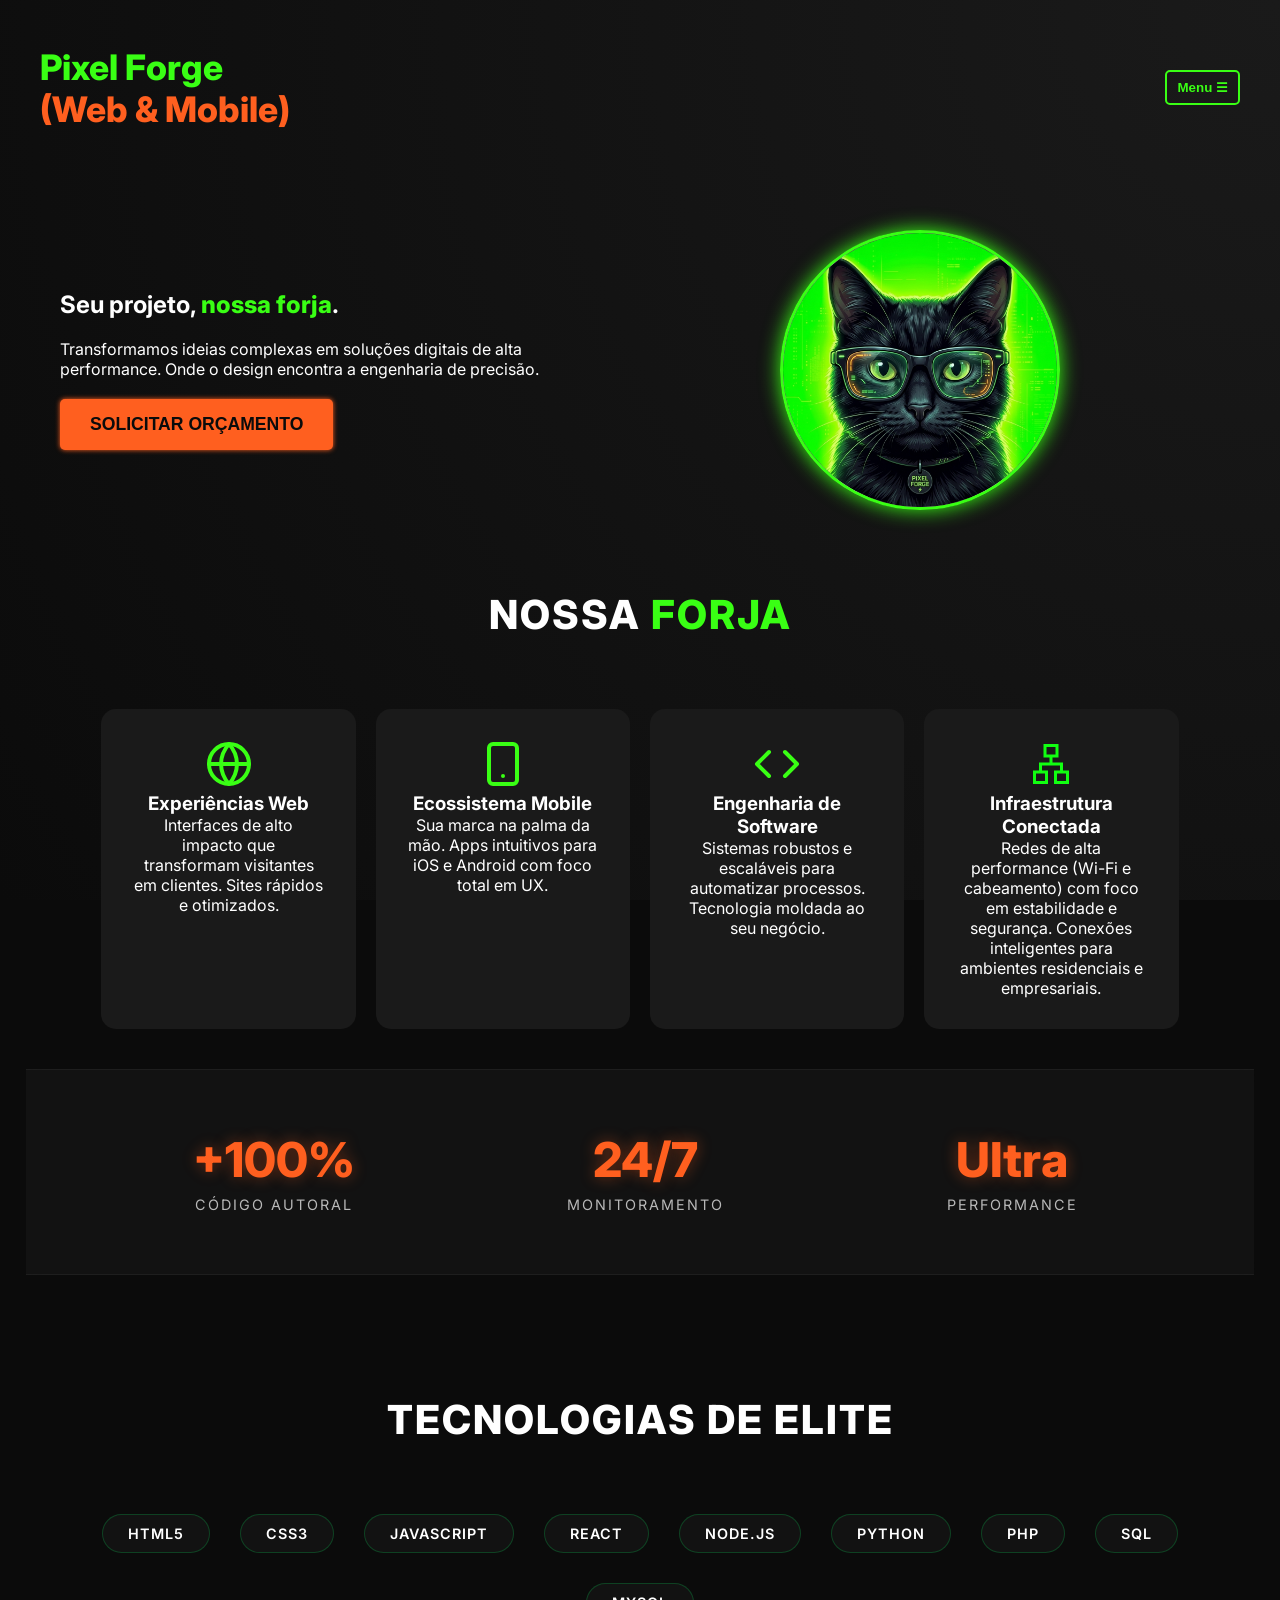
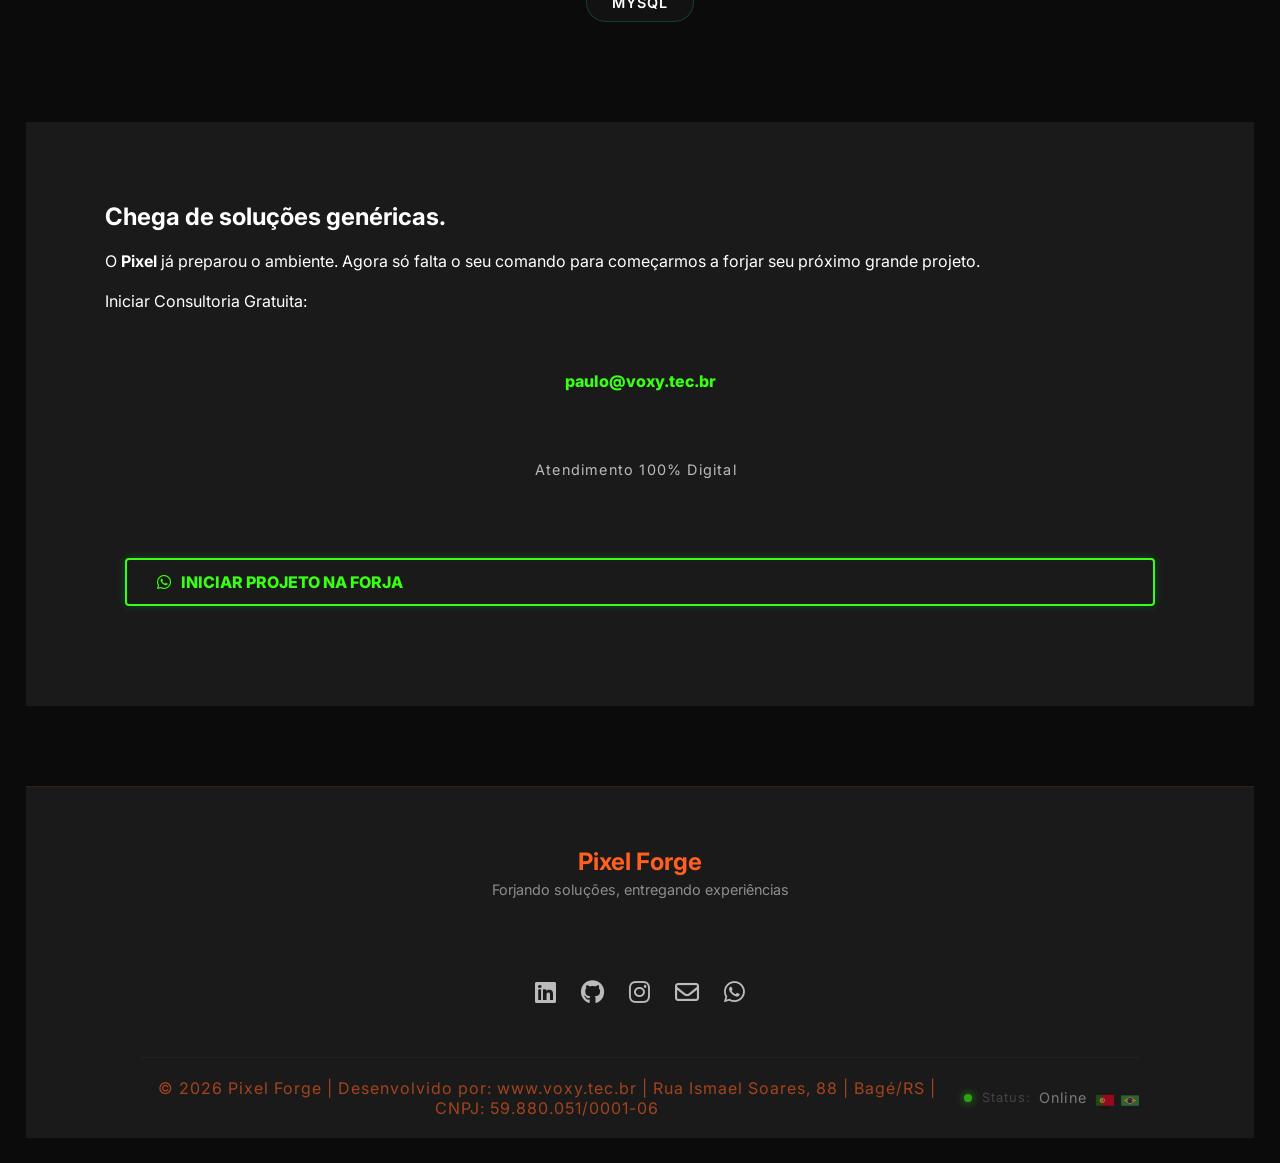
==== index.html @ 5585d30c "adicionamos ícones e ajustamos os arquivos html e css." ====
<!DOCTYPE html>
<html lang="pt-br">
<head>
    <meta charset="UTF-8">
    <meta http-equiv="X-UA-Compatible" content="IE=edge">
    <meta name="viewport" content="width=device-width, initial-scale=1.0">
    <title>Pixel Forge | voxy.tec.br</title>    
    <meta name="description" content="Transformamos ideias complexas em soluções digitais de alta performance. Web, Mobile e Engenharia de Software.">

    <meta property="og:type" content="website">
    <meta property="og:url" content="https://mac-toni.github.io/pixel-forge-site/">
    <meta property="og:title" content="Pixel Forge | voxy.tec.br">
    <meta property="og:description" content="Transformamos ideias complexas em soluções digitais de alta performance.">
    <meta property="og:image" content="https://mac-toni.github.io/pixel-forge-site/assets/images/readme2.png">
    <meta property="og:image:width" content="1205">
    <meta property="og:image:height" content="603">
    <meta property="og:locale" content="pt_BR">

    <meta name="twitter:card" content="summary_large_image">
    <meta name="twitter:url" content="https://mac-toni.github.io/pixel-forge-site/">
    <meta name="twitter:title" content="Pixel Forge | voxy.tec.br">
    <meta name="twitter:description" content="Desenvolvimento Web e Mobile de alta performance.">
    <meta name="twitter:image" content="https://mac-toni.github.io/pixel-forge-site/assets/images/readme2.png">

    <link rel="stylesheet" href="css/style.css">
    <link rel="stylesheet" href="https://cdnjs.cloudflare.com/ajax/libs/font-awesome/6.0.0/css/all.min.css">
    <link rel="icon" type="image/png" href="assets/images/favicon2.png">
    
    <link rel="preconnect" href="https://fonts.googleapis.com">
    <link rel="preconnect" href="https://fonts.gstatic.com" crossorigin>
    <link href="https://fonts.googleapis.com/css2?family=Inter:wght@400;700;800&display=swap" rel="stylesheet">
</head>
<body>
    <header>
<nav class="container">
    <div class="logo-text">
        <a href="index.html" style="text-decoration: none;">
            <span class="pixel-highlight"> Pixel Forge</span><br>
            <span class="pixel-highlight-laranja"> (Web & Mobile)</span>
        </a>
    </div>
<div class="menu-dropdown">
    <button class="menu-btn">Menu ☰</button>
    <ul class="nav-links">
        <li><a href="index.html">Home</a></li>
        <li><a href="sobre.html">Sobre</a></li>
        <li><a href="servicos.html">Serviços</a></li>
        <li><a href="contato.html">Contato</a></li>
        <li><a href="trabalheconosco.html" >Trabalhe Conosco</a></li>
    </ul>
</div>
</nav>
</header>

    <main>
        <section id="hero" class="container">
            <div class="hero-content">
                <h1>Seu projeto, <span class="pixel-highlight">nossa forja</span>.</h1>
                <br>
                <p>Transformamos ideias complexas em soluções digitais de alta performance. Onde o design encontra a engenharia de precisão.</p>
                <br>
                <button class="forge-button" onclick="window.open('https://wa.me/5553999045223', '_blank')">Solicitar Orçamento</button>
            </div>
            <div class="hero-image-container">
                <img src="assets/images/pixel-mascote.jpg" alt="Pixel, o gato geek da Pixel Forge" class="mascote-pixel" loading="eager">
            </div>
        </section>

        <section id="servicos" class="container">
            <h2 class="section-title">Nossa <span class="pixel-highlight">Forja</span></h2>            <div class="services-grid">
                <div class="service-card">
                    <img src="assets/icons/web-icon.svg" alt="Ícone Desenvolvimento Web" class="service-icon" loading="lazy">
                    <h3>Experiências Web</h3>
                    <p>Interfaces de alto impacto que transformam visitantes em clientes. Sites rápidos e otimizados.</p>
                </div>

                <div class="service-card">
                    <img src="assets/icons/mobile-icon.svg" alt="Ícone Aplicativos Mobile" class="service-icon" loading="lazy">
                    <h3>Ecossistema Mobile</h3>
                    <p>Sua marca na palma da mão. Apps intuitivos para iOS e Android com foco total em UX.</p>
                </div>

                <div class="service-card">
                    <img src="assets/icons/forge-icon.svg" alt="Ícone Engenharia de Software" class="service-icon" loading="lazy">
                    <h3>Engenharia de Software</h3>
                    <p>Sistemas robustos e escaláveis para automatizar processos. Tecnologia moldada ao seu negócio.</p>
                </div>
                                <div class="service-card">
                    <img src="assets/icons/lan.svg" alt="Infraestrutura de Redes" class="service-icon" loading="lazy">
                    <h3>Infraestrutura Conectada</h3>
                    <p>Redes de alta performance (Wi-Fi e cabeamento) com foco em estabilidade e segurança. Conexões inteligentes para ambientes residenciais e empresariais.</p>
                </div>

            </div>        
        </section>
    </main>

    <section class="stats-bar">
        <div class="container stats-container">
            <div class="stat-item">
                <span class="stat-number">+100%</span>
                <span class="stat-label">Código Autoral</span>
            </div>
            <div class="stat-item">
                <span class="stat-number">24/7</span>
                <span class="stat-label">Monitoramento</span>
            </div>
            <div class="stat-item">
                <span class="stat-number">Ultra</span>
                <span class="stat-label">Performance</span>
            </div>
        </div>
    </section>

    <section id="techstack" class="container">
        <h2 class="section-title">Tecnologias de <span class="highlight-green">Elite</span></h2>
        <div class="tech-grid">
            <span class="tech-chip">HTML5</span>
            <span class="tech-chip">CSS3</span>
            <span class="tech-chip">JavaScript</span>
            <span class="tech-chip">React</span>
            <span class="tech-chip">Node.js</span>
            <span class="tech-chip">Python</span>
            <span class="tech-chip">PHP</span>
            <span class="tech-chip">SQL</span>
            <span class="tech-chip">MySQL</span>

        </div>
    </section>
    <section id="contato" class="contact-section">
        <div class="container">
            <div class="contact-card">
                <h2>Chega de soluções genéricas.</h2>
                <br>
                <p>O <strong>Pixel</strong> já preparou o ambiente. Agora só falta o seu comando para começarmos a forjar seu próximo grande projeto.</p>
                <br>
                <a> Iniciar Consultoria Gratuita: </a>
            </div>
            <br>
           <div class="contact-info">
                <span class="pixel-highlight">paulo@voxy.tec.br</span><br>
                <br>
    
            <span class="status-text">Atendimento 100% Digital</span><br>
            <br>
            <a href="https://wa.me/5553999045223" target="_blank" class="whatsapp-btn">
            <i class="fab fa-whatsapp"></i> Iniciar Projeto na Forja</a>
            </div>
        </div>
    </section>

<footer class="main-footer">
    <div class="footer-content container">
        
        <div class="footer-brand">
            <p class="footer-logo">
                <span class="pixel-highlight-laranja">Pixel</span><span class="pixel-highlight-laranja"> Forge</span>
            </p>
            <p class="footer-tagline">Forjando soluções, entregando experiências</p>
        </div>

       <div class="trabalhe-ia">
    <a href="https://www.linkedin.com/in/paulo-desenvolvedor/" target="_blank">
        <i class="fab fa-linkedin"></i>
    </a>

    <a href="https://github.com/Mac-Toni" target="_blank">
        <i class="fab fa-github"></i>
    </a>

    <a href="https://www.instagram.com/pixelforge.ti/" target="_blank">
        <i class="fab fa-instagram"></i>
    </a>

    <a href="mailto:paulo@voxy.tec.br">
        <i class="far fa-envelope"></i>
    </a>

    <a href="https://wa.me/5553999045223" target="_blank">
        <i class="fab fa-whatsapp"></i>
    </a>
</div>

        <div class="footer-bottom">
            <div class="footer-info">
                <p>&copy; 2026 Pixel Forge | Desenvolvido por: www.voxy.tec.br | Rua Ismael Soares, 88 | Bagé/RS | CNPJ: 59.880.051/0001-06</p>
                           </div>
            <div class="system-status">
                <span class="status-dot"></span> Status: <span class="status-text">Online</span>
            </div>
            <div class="bandeira">
                <img src="assets/icons/portugal.ico" width="20" height="20" alt="bandeiras">
                <img src="assets/icons/do-brasil.ico" width="20" height="20" alt="bandeiras">
            </div>

        </div>
    </div>
</footer>
</body>
</html>
---- css/style.css ----
@import url('variables.css');
@import url('reset.css');
@import url('layout.css');
@import url('components.css');
@import url('about.css');
@import url('servicos.css');
@import url('contato.css');
@import url('trabalheconosco.css');

/* Estilos globais finais */
body {
  background-color: var(--preto-profundo);
  color: var(--text-white);
  font-family: var(--font-main);
  padding: 2%;
}
/* --- CONFIGURAÇÕES DO FOOTER --- */
.main-footer {
    background-color: var(--cinza-escuro);
    border-top: 1px solid rgba(255, 102, 0, 0.1); /* Brilho sutil laranja */
    padding: 60px 0 20px;
    margin-top: 80px;
    color: var(--text-white);
}

.footer-content {
    display: flex;
    flex-direction: column;
    align-items: center;
    gap: 30px;
}

.footer-logo {
    font-size: 1.5rem;
    font-weight: bold;
    margin-bottom: 5px;
}

.pixel-highlight-laranja {
    color: var(--laranja-neon); /* Ou #ff6600 */
}

/* Ícones Sociais */
.trabalhe-ia {
    display: flex;
    gap: 25px;
}

.trabalhe-ia a {
    color: var(--text-white);
    font-size: 1.5rem;
    transition: 0.3s ease;
    opacity: 0.7;
}

.trabalhe-ia a:hover {
    color: var(--laranja-neon);
    opacity: 1;
    transform: translateY(-3px);
}

/* Barra de Status e Copyright */
.footer-bottom {
    width: 100%;
    max-width: 1000px;
    border-top: 1px solid rgba(255, 255, 255, 0.05);
    padding-top: 20px;
    display: flex;
    justify-content: space-between;
    align-items: center;
    font-size: 0.8rem;
    opacity: 0.6;
}

.footer-info{
    width: 100%;
    max-width: 1000px;
    padding-top: 0px;
    display: flex;
    justify-content: space-between;
    align-items: center;
    font-size:1.0rem;
    opacity: 1.5;
    color: var(--laranja-neon);
}

/* Bolinha de Status Animada */
.status-dot {
    height: 8px;
    width: 8px;
    background-color: #39ff14; /* Verde Neon */
    border-radius: 50%;
    display: inline-block;
    margin-right: 2px;
    margin-left: 10px;
    box-shadow: 0 0 8px #39ff14;
    animation: pulse-green 2s infinite;
}

.bandeira {
  display: flex; /* Adicione isso! */
  position: relative; /* Pode manter se for usar top/left/z-index depois */
  justify-content: center; /* Centraliza o grupo */
  gap: 5px; 
  margin-top: 8px;
}

@keyframes pulse-green {
    0% { transform: scale(0.95); box-shadow: 0 0 0 0 rgba(57, 255, 20, 0.7); }
    70% { transform: scale(1); box-shadow: 0 0 0 10px rgba(57, 255, 20, 0); }
    100% { transform: scale(0.95); box-shadow: 0 0 0 0 rgba(57, 255, 20, 0); }
}

/* Responsivo */
@media (max-width: 768px) {
    .footer-bottom {
        flex-direction: column;
        gap: 15px;
        text-align: center;
    }
}
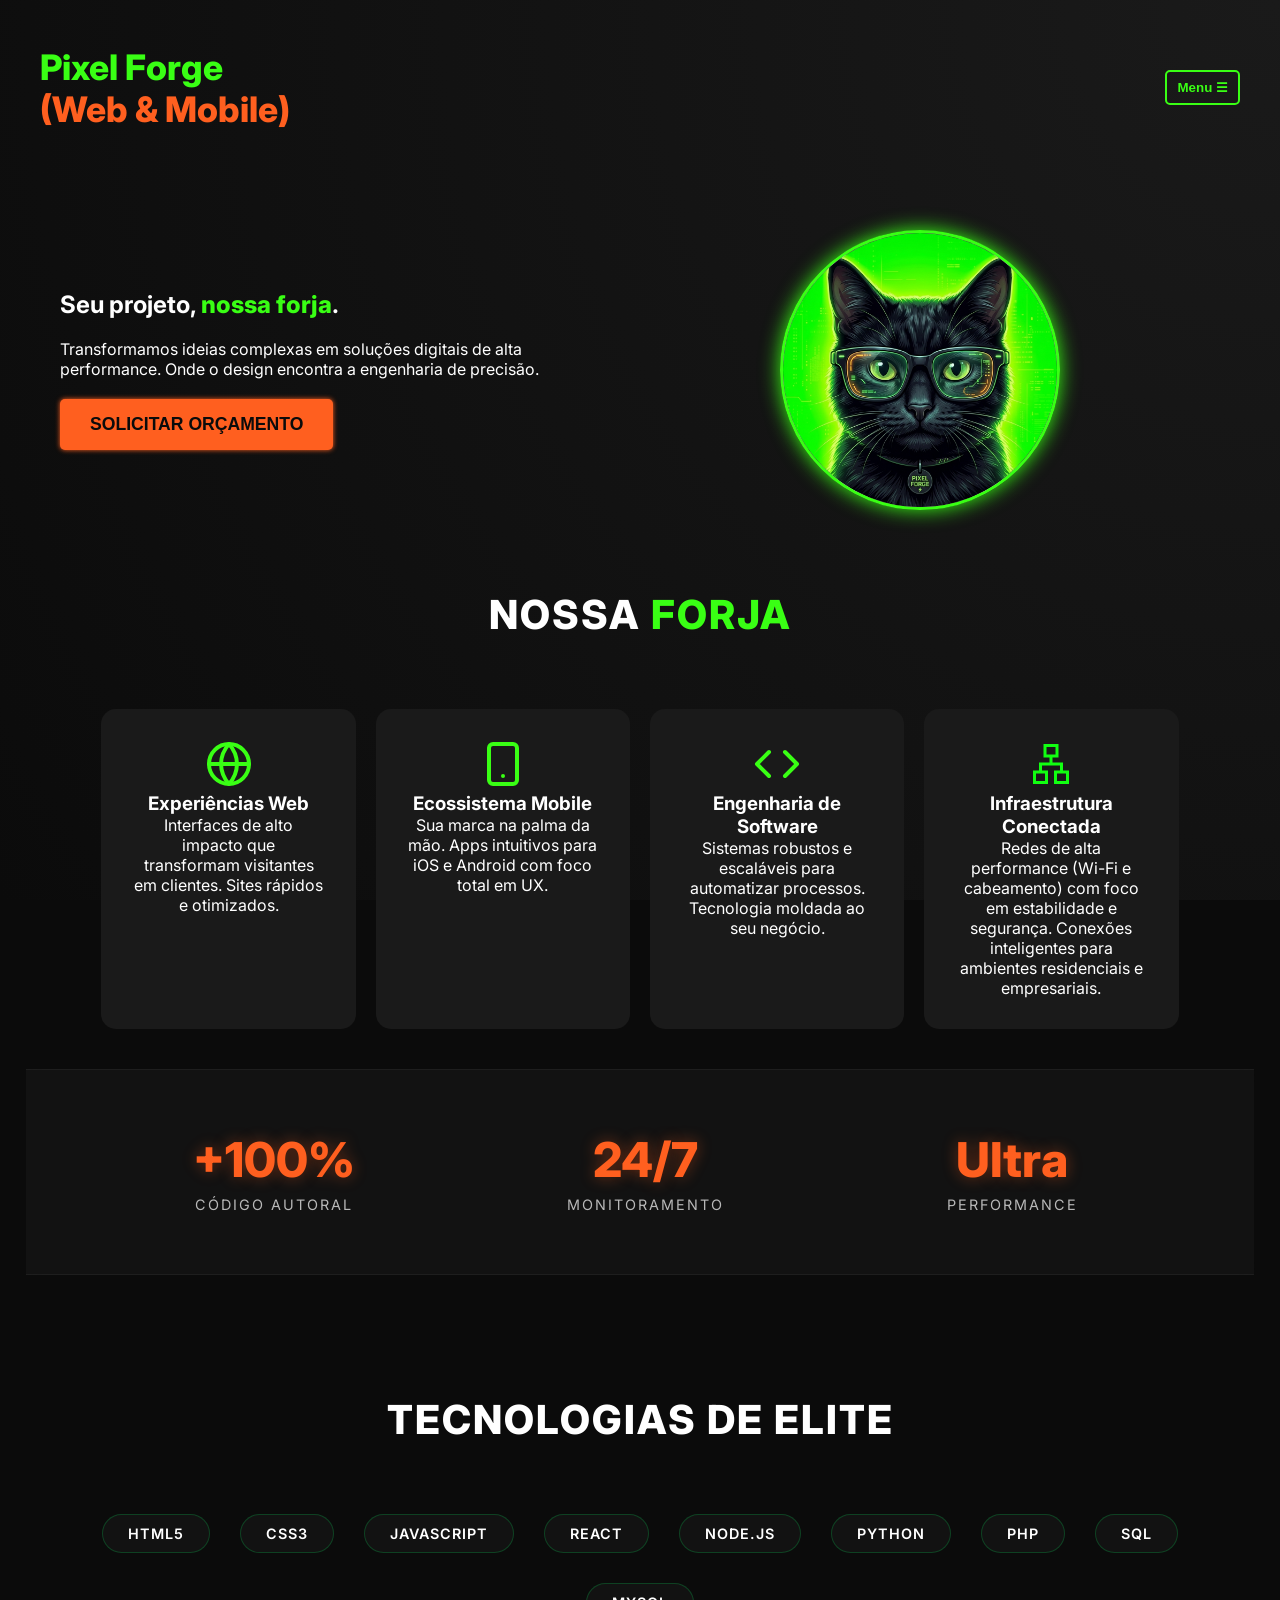
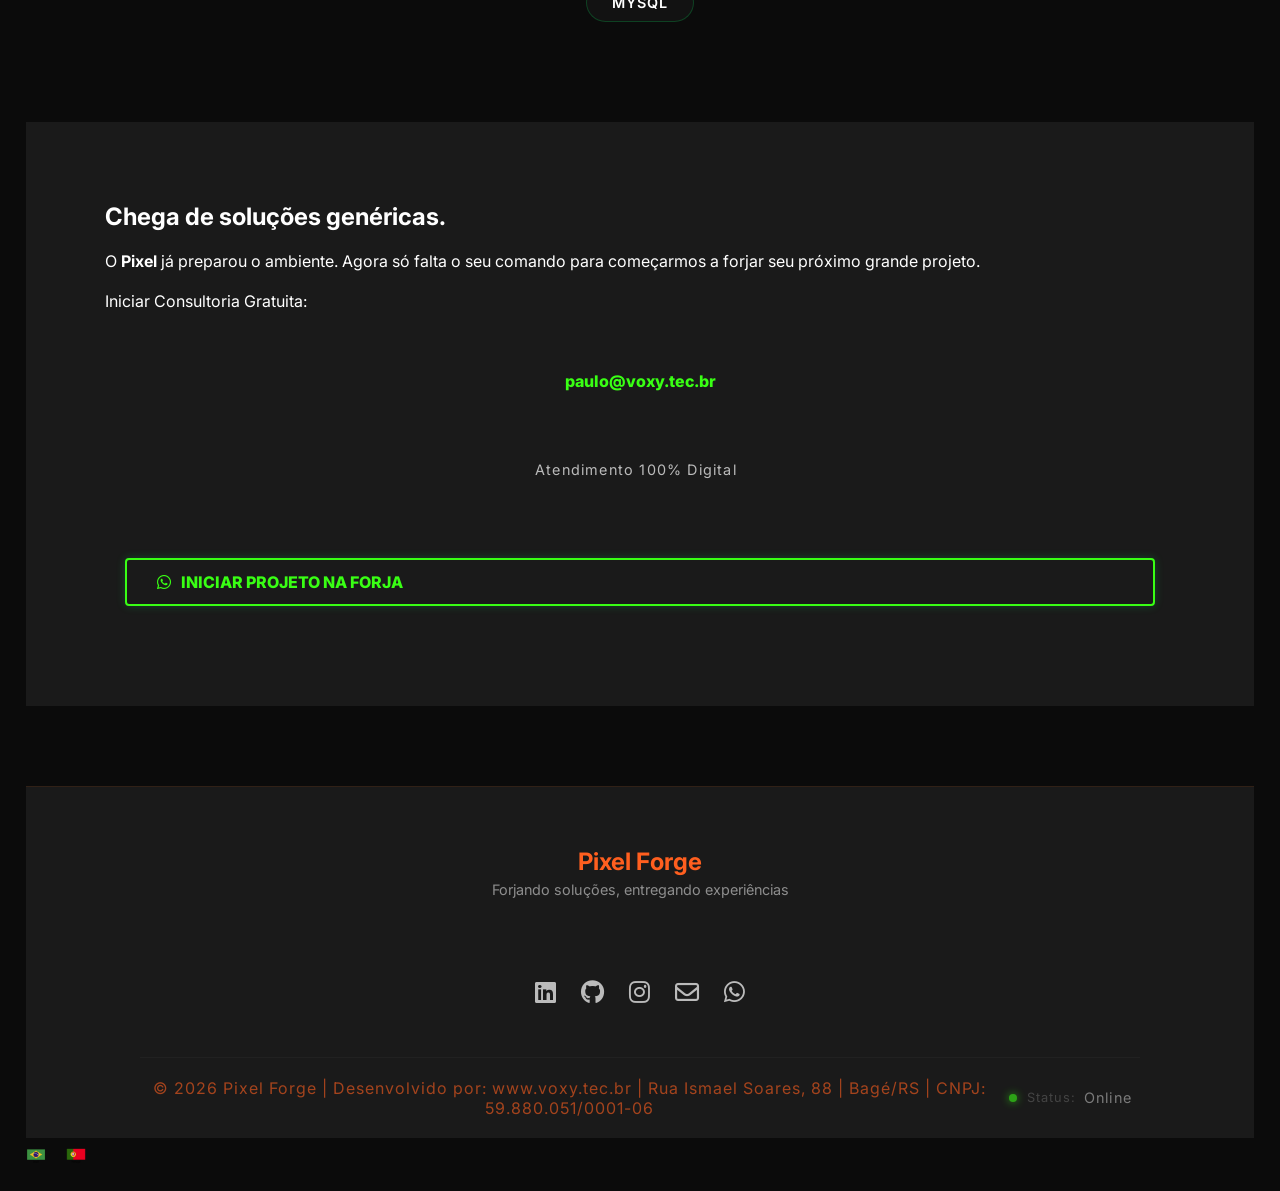
==== commit 6f3bc0b8: "ajuste no css (style e trabalheconosco e nos htmls" ====
--- a/index.html
+++ b/index.html
@@ -188,13 +188,12 @@
             <div class="system-status">
                 <span class="status-dot"></span> Status: <span class="status-text">Online</span>
             </div>
-            <div class="bandeira">
-                <img src="assets/icons/portugal.ico" width="20" height="20" alt="bandeiras">
-                <img src="assets/icons/do-brasil.ico" width="20" height="20" alt="bandeiras">
-            </div>
-
         </div>
     </div>
 </footer>
+    <div class="bandeira">
+        <img src="assets/icons/do-brasil.ico" style="display: inline-block; width: 20px; height: 20px;" alt="Brasil">
+        <img src="assets/icons/portugal.ico" style="display: inline-block; width: 20px; height: 20px;" alt="Portugal">
+    </div>
 </body>
 </html>
--- a/css/style.css
+++ b/css/style.css
@@ -98,11 +98,18 @@
 }
 
 .bandeira {
-  display: flex; /* Adicione isso! */
-  position: relative; /* Pode manter se for usar top/left/z-index depois */
-  justify-content: center; /* Centraliza o grupo */
-  gap: 5px; 
-  margin-top: 8px;
+    display: flex !important;
+    flex-direction: row !important; /* ISSO garante que é linha, não coluna */
+    justify-content: space-between; /* O seu original que você gosta */
+    gap: 5px;
+    margin-top: 8px;
+    width: 60px; /* Coloque a largura exata de 3 bandeiras (20+20+20) */
+}
+
+.bandeira img {
+    width: 20px !important;
+    height: 20px !important;
+    display: block; 
 }
 
 @keyframes pulse-green {
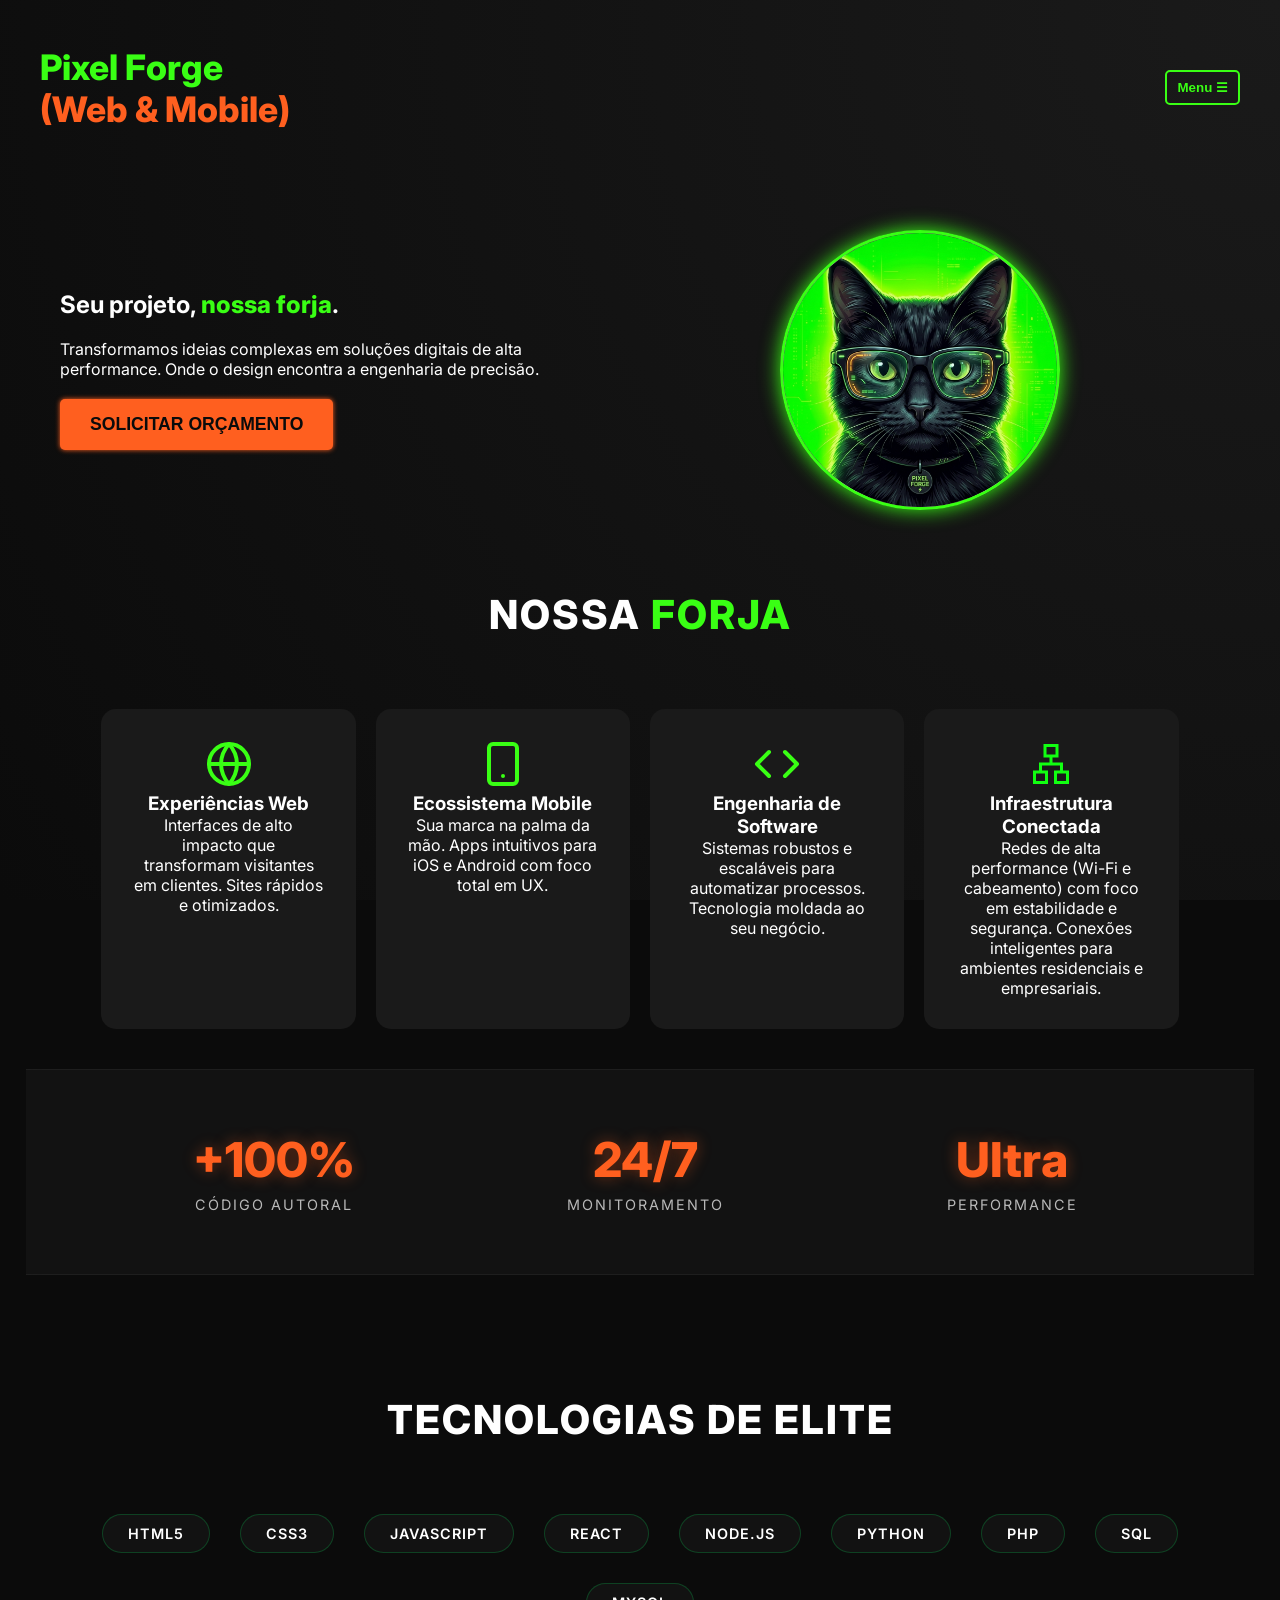
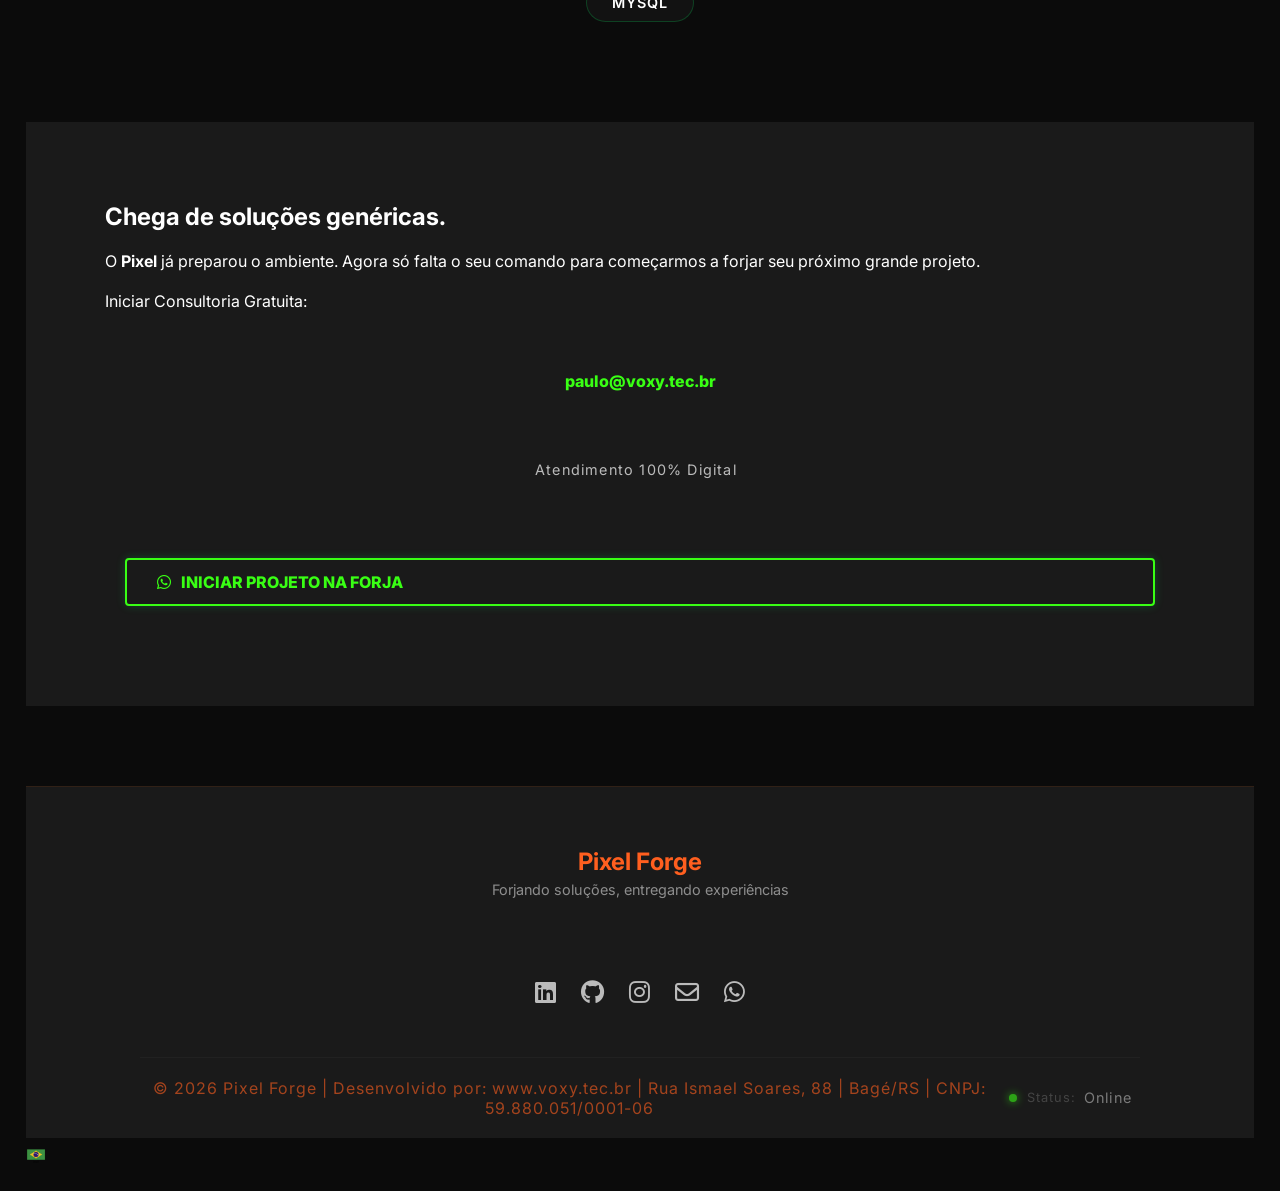
==== commit bbf95c9e: "XZ" ====
--- a/index.html
+++ b/index.html
@@ -193,7 +193,29 @@
 </footer>
     <div class="bandeira">
         <img src="assets/icons/do-brasil.ico" style="display: inline-block; width: 20px; height: 20px;" alt="Brasil">
-        <img src="assets/icons/portugal.ico" style="display: inline-block; width: 20px; height: 20px;" alt="Portugal">
     </div>
-</body>
+<button onclick="voltarAoTopo()" id="btnTop" title="Voltar ao topo" aria-label="Voltar ao topo">
+        <i class="fas fa-chevron-up"></i> </button>
+        <script>
+        const btn = document.getElementById("btnTop");
+
+        // Monitora a rolagem da página
+        window.onscroll = function() {
+            // Se rolar mais de 300px, adiciona a classe que mostra o botão
+            if (document.body.scrollTop > 300 || document.documentElement.scrollTop > 300) {
+                btn.classList.add("visivel");
+            } else {
+                btn.classList.remove("visivel");
+            }
+        };
+
+        // Função para voltar ao topo
+        function voltarAoTopo() {
+            window.scrollTo({
+                top: 0,
+                behavior: 'smooth'
+            });
+        }
+    </script>
+    </body>
 </html>
--- a/css/style.css
+++ b/css/style.css
@@ -101,15 +101,68 @@
     display: flex !important;
     flex-direction: row !important; /* ISSO garante que é linha, não coluna */
     justify-content: space-between; /* O seu original que você gosta */
-    gap: 5px;
+    gap: 3px;
     margin-top: 8px;
-    width: 60px; /* Coloque a largura exata de 3 bandeiras (20+20+20) */
+    width: 40px; /* Coloque a largura exata de 2 bandeiras (20+20) */
 }
 
 .bandeira img {
     width: 20px !important;
     height: 20px !important;
     display: block; 
+}
+
+/* 1. O Botão flutuante */
+#btnTop {
+    /* Posicionamento fixo no "canto do relógio" */
+    position: fixed;
+    bottom: 30px;
+    right: 30px;
+    z-index: 999;
+
+    /* Tamanho e Formato */
+    width: 50px;
+    height: 50px;
+    border-radius: 50%; /* Redondo para parecer um elemento de UI moderno */
+    
+    /* Cores da Pixel Forge */
+    background-color: #000; /* Fundo preto metálico */
+    color: #FF8C00; /* Laranja (cor do rosto do gato Pixel) */
+    border: 2px solid #39FF14; /* Borda Verde Neon */
+    
+    /* Interação e Cursor */
+    cursor: pointer;
+    font-size: 20px;
+    display: flex;
+    align-items: center;
+    justify-content: center;
+    
+    /* Sombra Neon (Glow) */
+    box-shadow: 0 0 15px rgba(57, 255, 20, 0.4);
+    
+    /* Escondido por padrão para o efeito de surgimento */
+    opacity: 0;
+    visibility: hidden;
+    transition: all 0.4s ease-in-out;
+}
+
+/* 2. Efeito ao passar o mouse (Hover) */
+#btnTop:hover {
+    background-color: #39FF14; /* Inverte: fundo fica verde neon */
+    color: #000; /* Ícone fica preto */
+    transform: translateY(-5px) scale(1.1); /* Pula e cresce levemente */
+    box-shadow: 0 0 25px rgba(57, 255, 20, 0.7); /* Aumenta o brilho */
+}
+
+/* 3. Classe que o JavaScript vai ativar ao rolar a página */
+#btnTop.visivel {
+    opacity: 1;
+    visibility: visible;
+}
+
+/* 4. Ajuste para o ícone (Font Awesome) */
+#btnTop i {
+    transition: transform 0.3s ease;
 }
 
 @keyframes pulse-green {
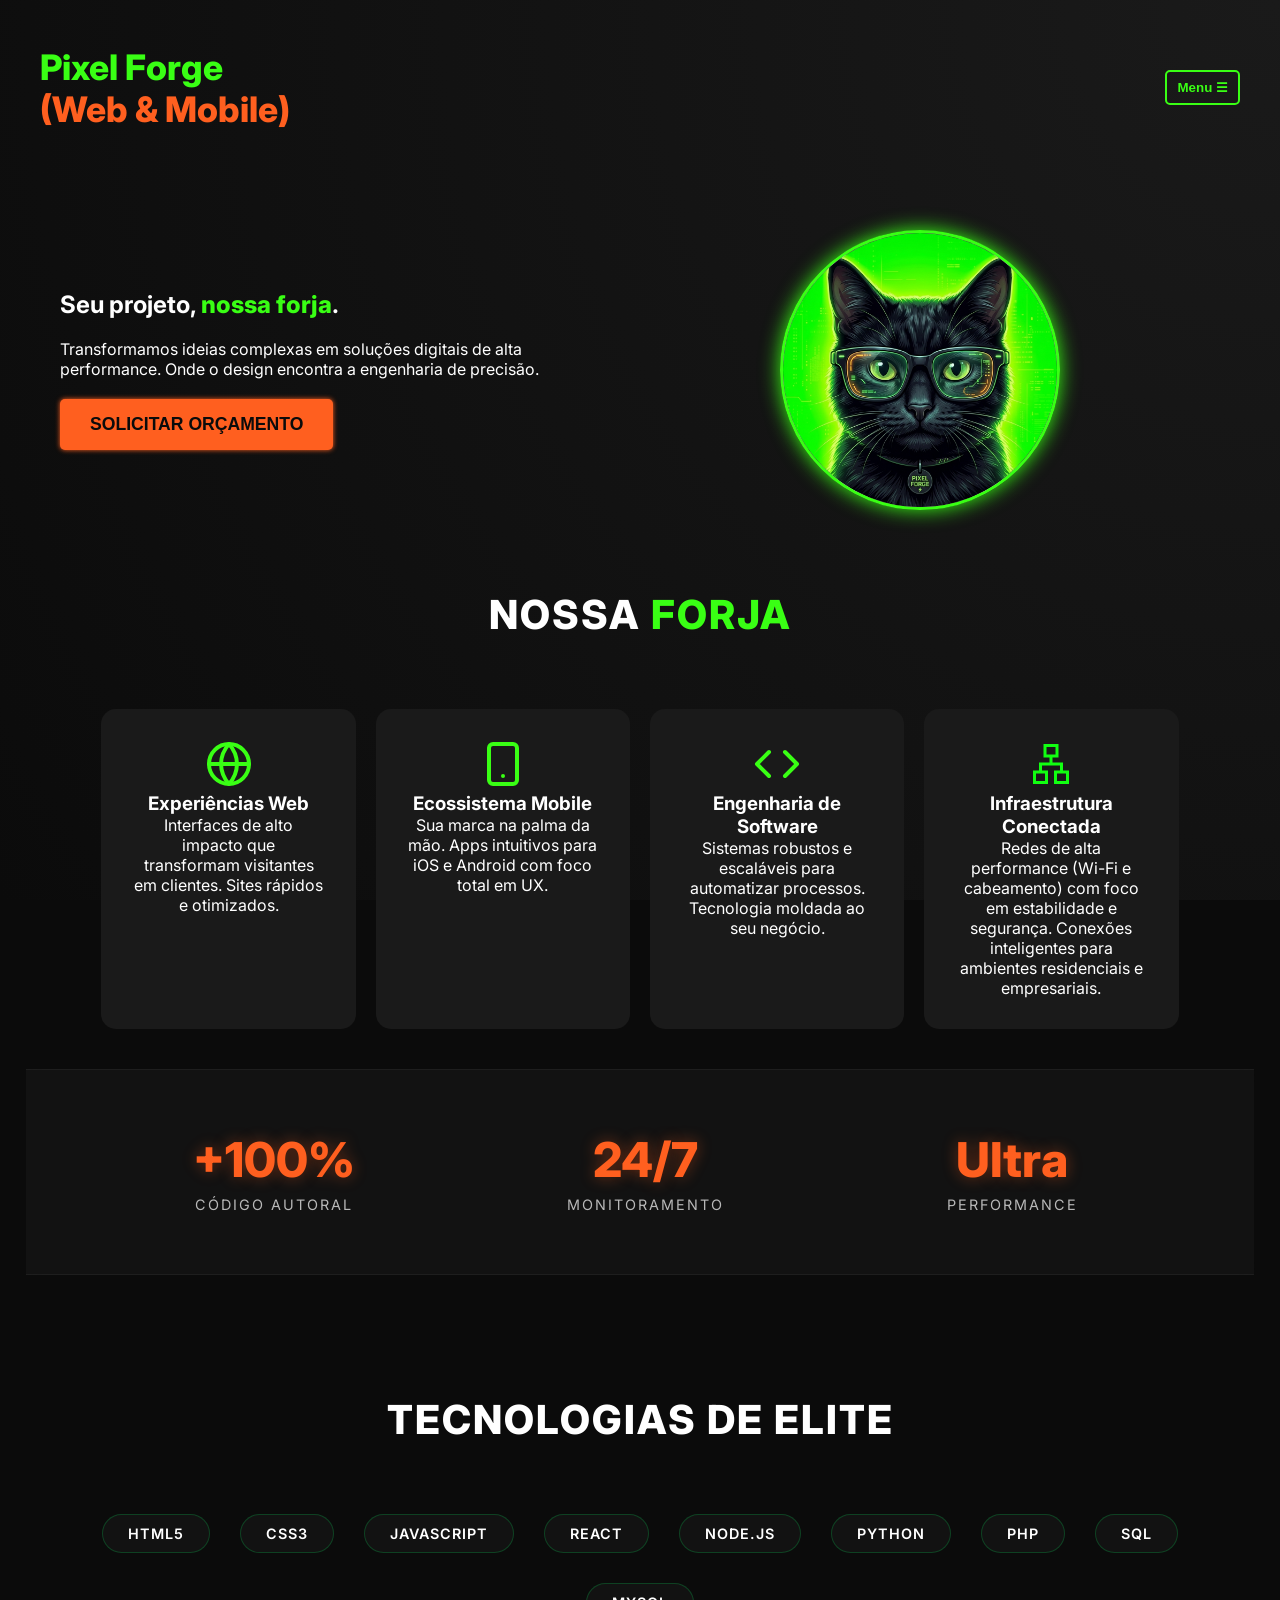
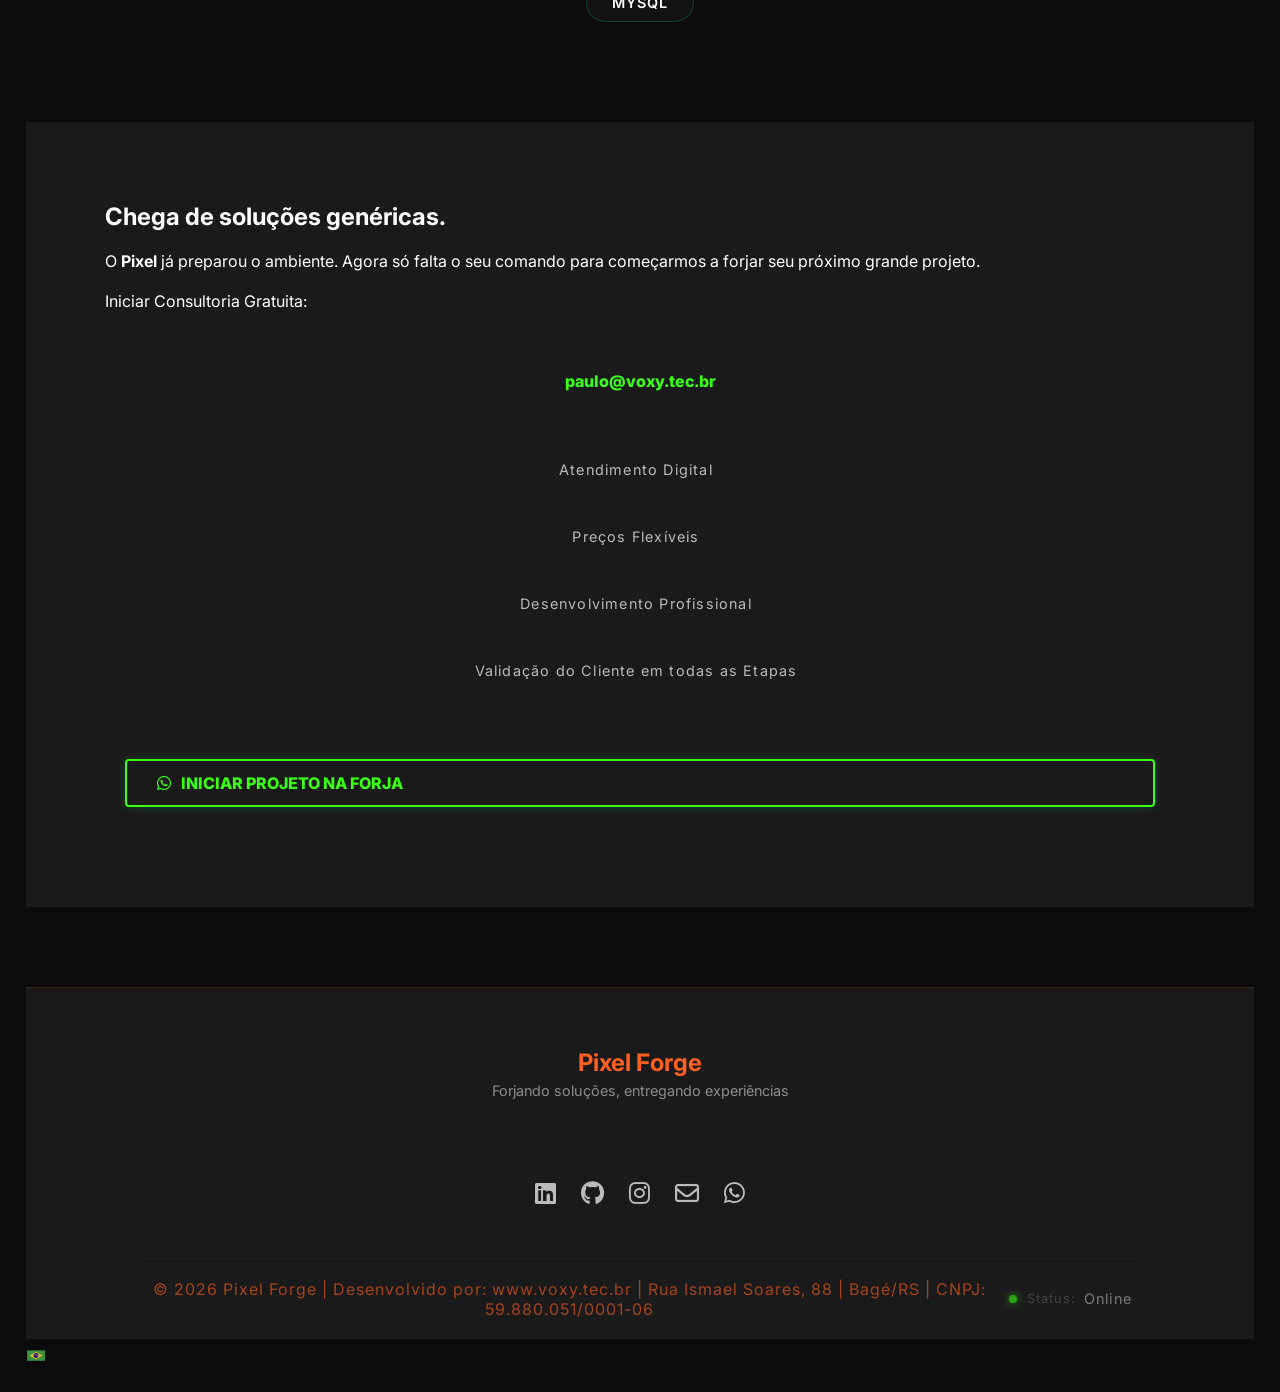
==== commit c3d8b939: "bloqueio para seleção de texto das páginas." ====
--- a/index.html
+++ b/index.html
@@ -141,7 +141,10 @@
                 <span class="pixel-highlight">paulo@voxy.tec.br</span><br>
                 <br>
     
-            <span class="status-text">Atendimento 100% Digital</span><br>
+            <span class="status-text">Atendimento Digital</span><br>
+            <span class="status-text">Preços Flexíveis</span><br>
+            <span class="status-text">Desenvolvimento Profissional</span><br>
+            <span class="status-text">Validação do Cliente em todas as Etapas</span><br>
             <br>
             <a href="https://wa.me/5553999045223" target="_blank" class="whatsapp-btn">
             <i class="fab fa-whatsapp"></i> Iniciar Projeto na Forja</a>
--- a/css/style.css
+++ b/css/style.css
@@ -14,6 +14,15 @@
   font-family: var(--font-main);
   padding: 2%;
 }
+
+/* Impede a seleção de texto em todo o site */
+body {
+    -webkit-user-select: none; /* Safari */
+    -moz-user-select: none;    /* Firefox */
+    -ms-user-select: none;     /* IE10+/Edge */
+    user-select: none;         /* Padrão (Chrome, Opera, etc.) */
+}
+
 /* --- CONFIGURAÇÕES DO FOOTER --- */
 .main-footer {
     background-color: var(--cinza-escuro);
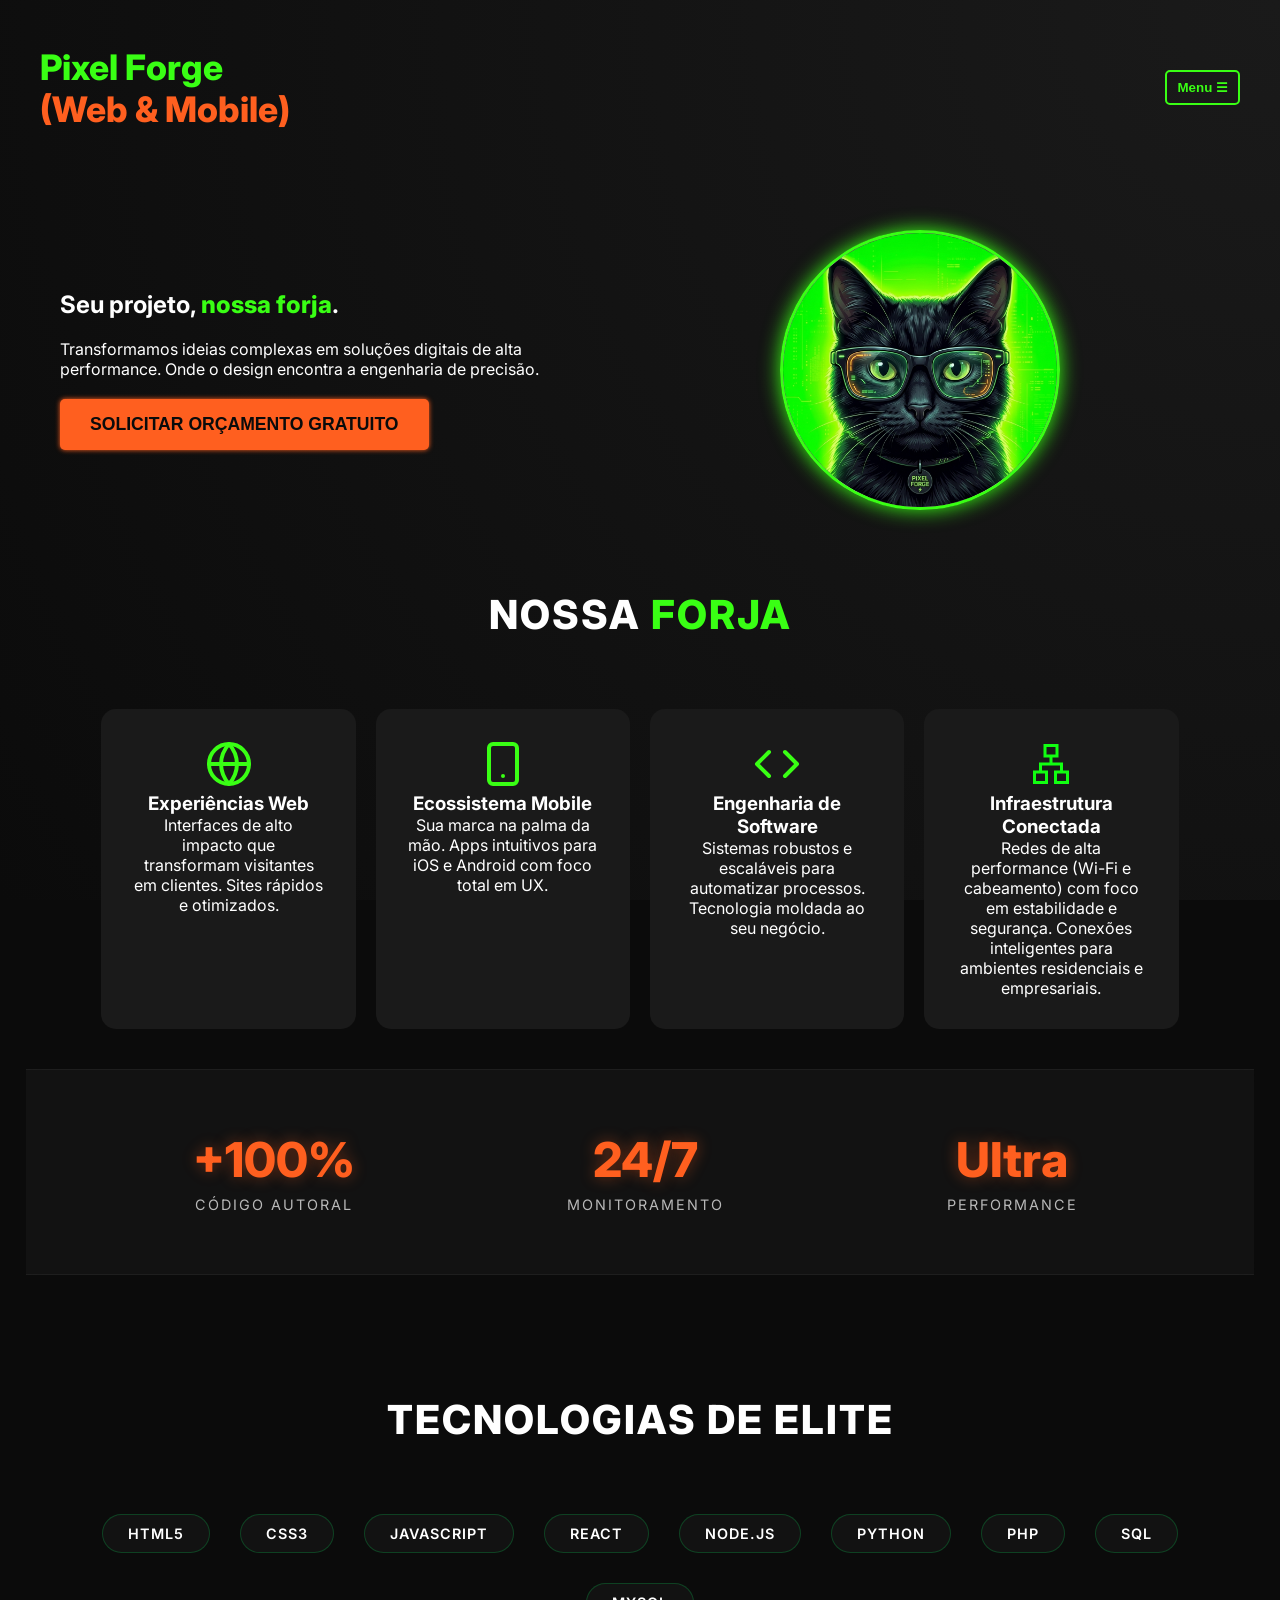
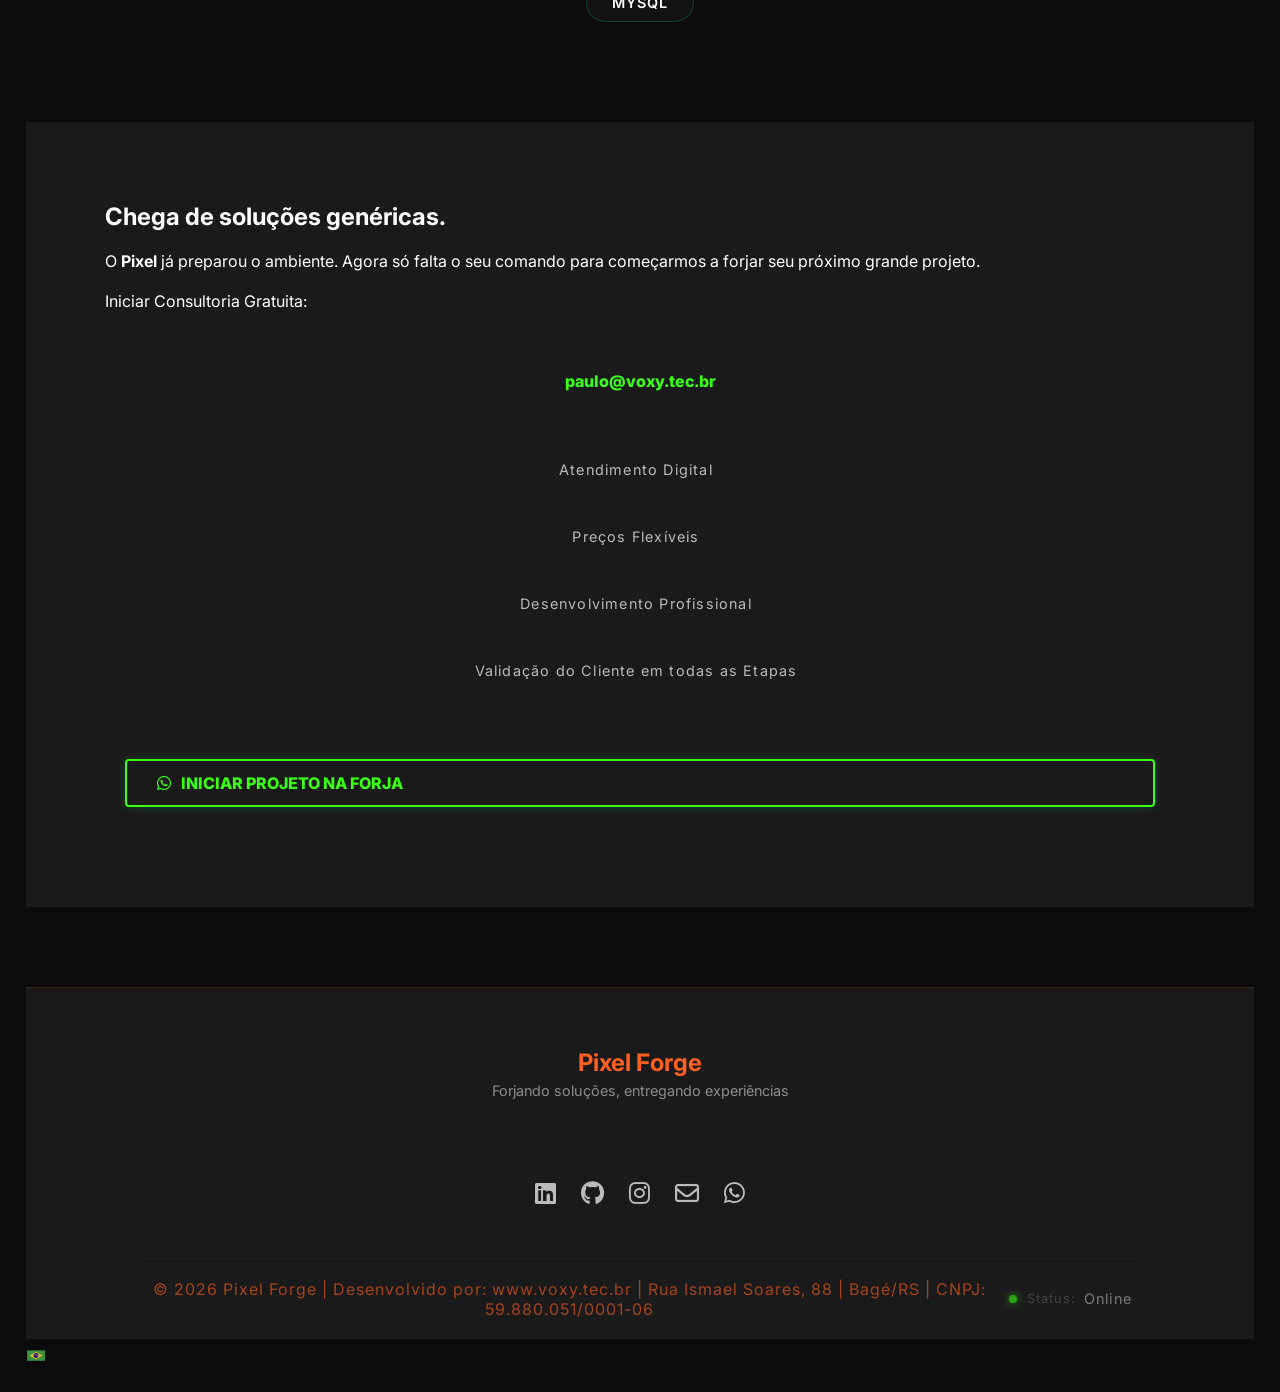
==== commit b1afb86b: "conserto nas paginas que enviam formulários para melhorar a usabilidade e navegação." ====
--- a/index.html
+++ b/index.html
@@ -59,7 +59,7 @@
                 <br>
                 <p>Transformamos ideias complexas em soluções digitais de alta performance. Onde o design encontra a engenharia de precisão.</p>
                 <br>
-                <button class="forge-button" onclick="window.open('https://wa.me/5553999045223', '_blank')">Solicitar Orçamento</button>
+                <button class="forge-button" onclick="window.open('https://wa.me/5553999045223', '_blank')">Solicitar Orçamento Gratuito</button>
             </div>
             <div class="hero-image-container">
                 <img src="assets/images/pixel-mascote.jpg" alt="Pixel, o gato geek da Pixel Forge" class="mascote-pixel" loading="eager">
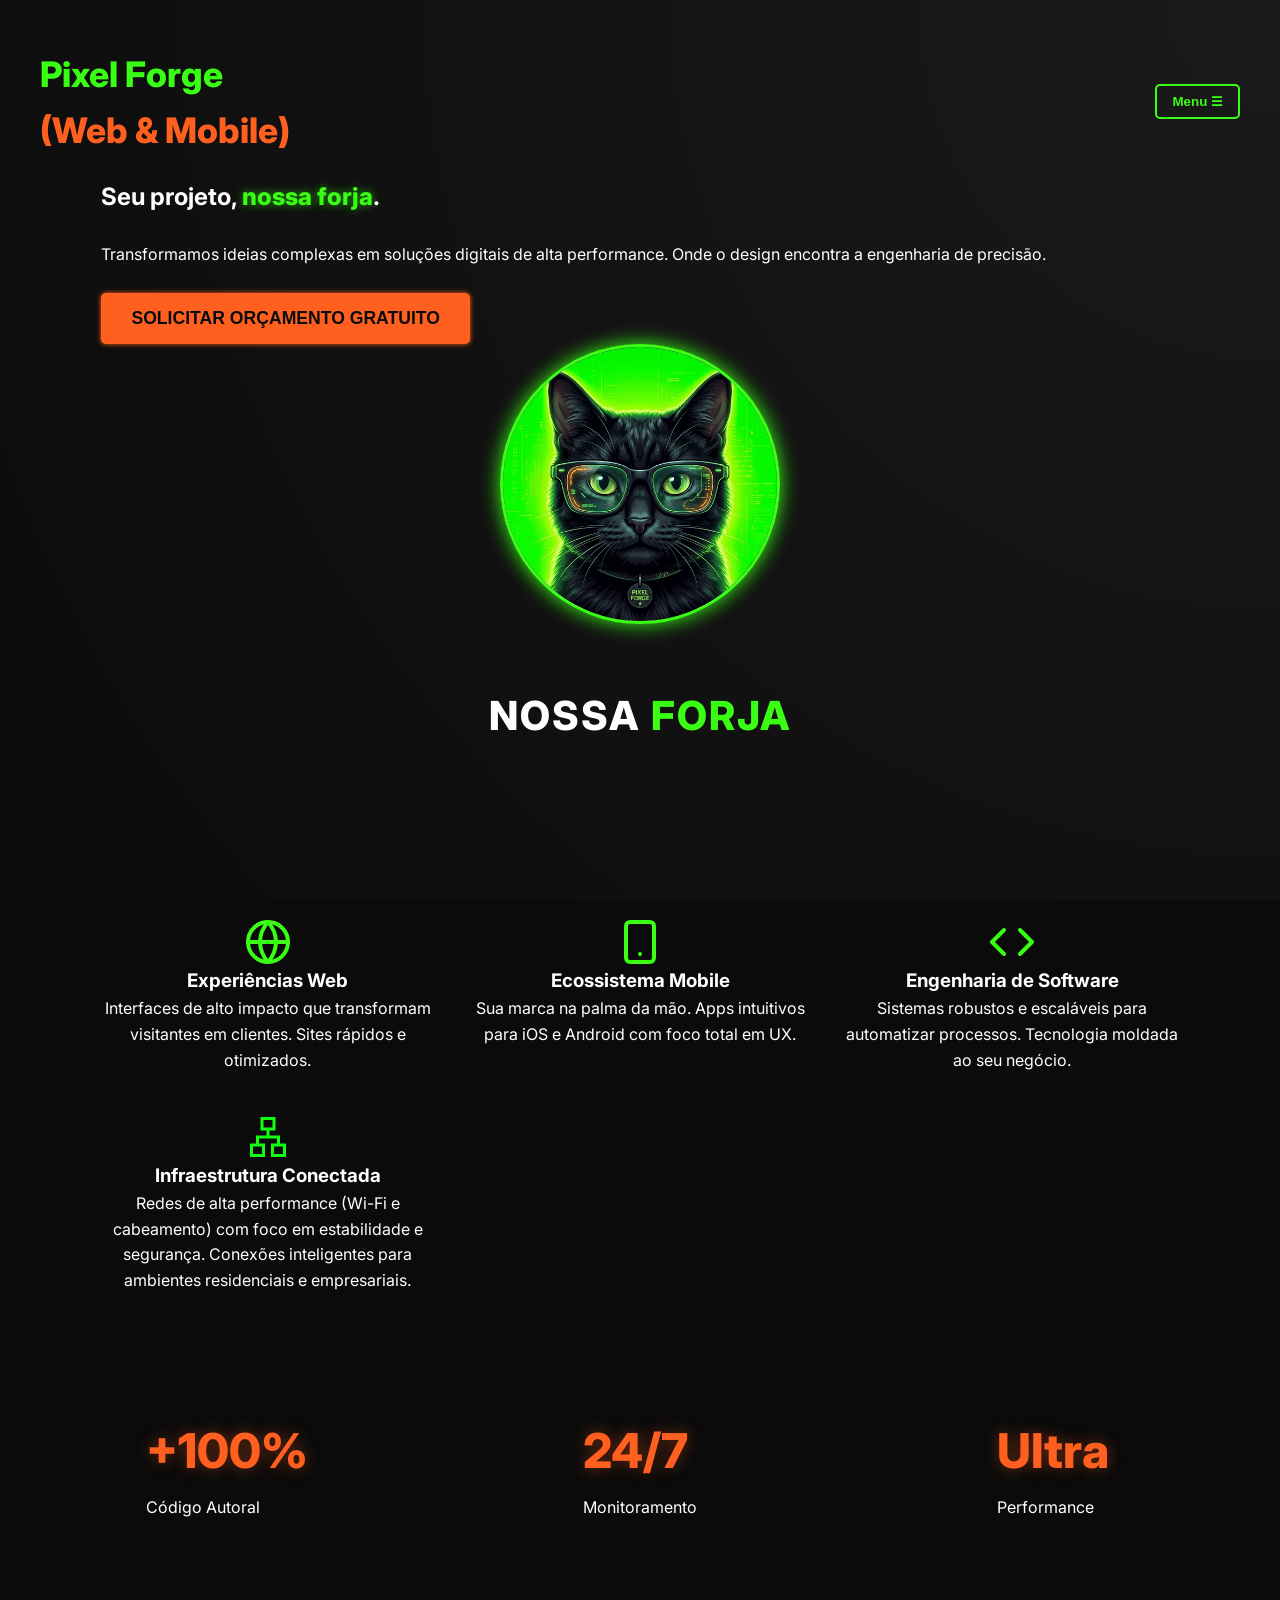
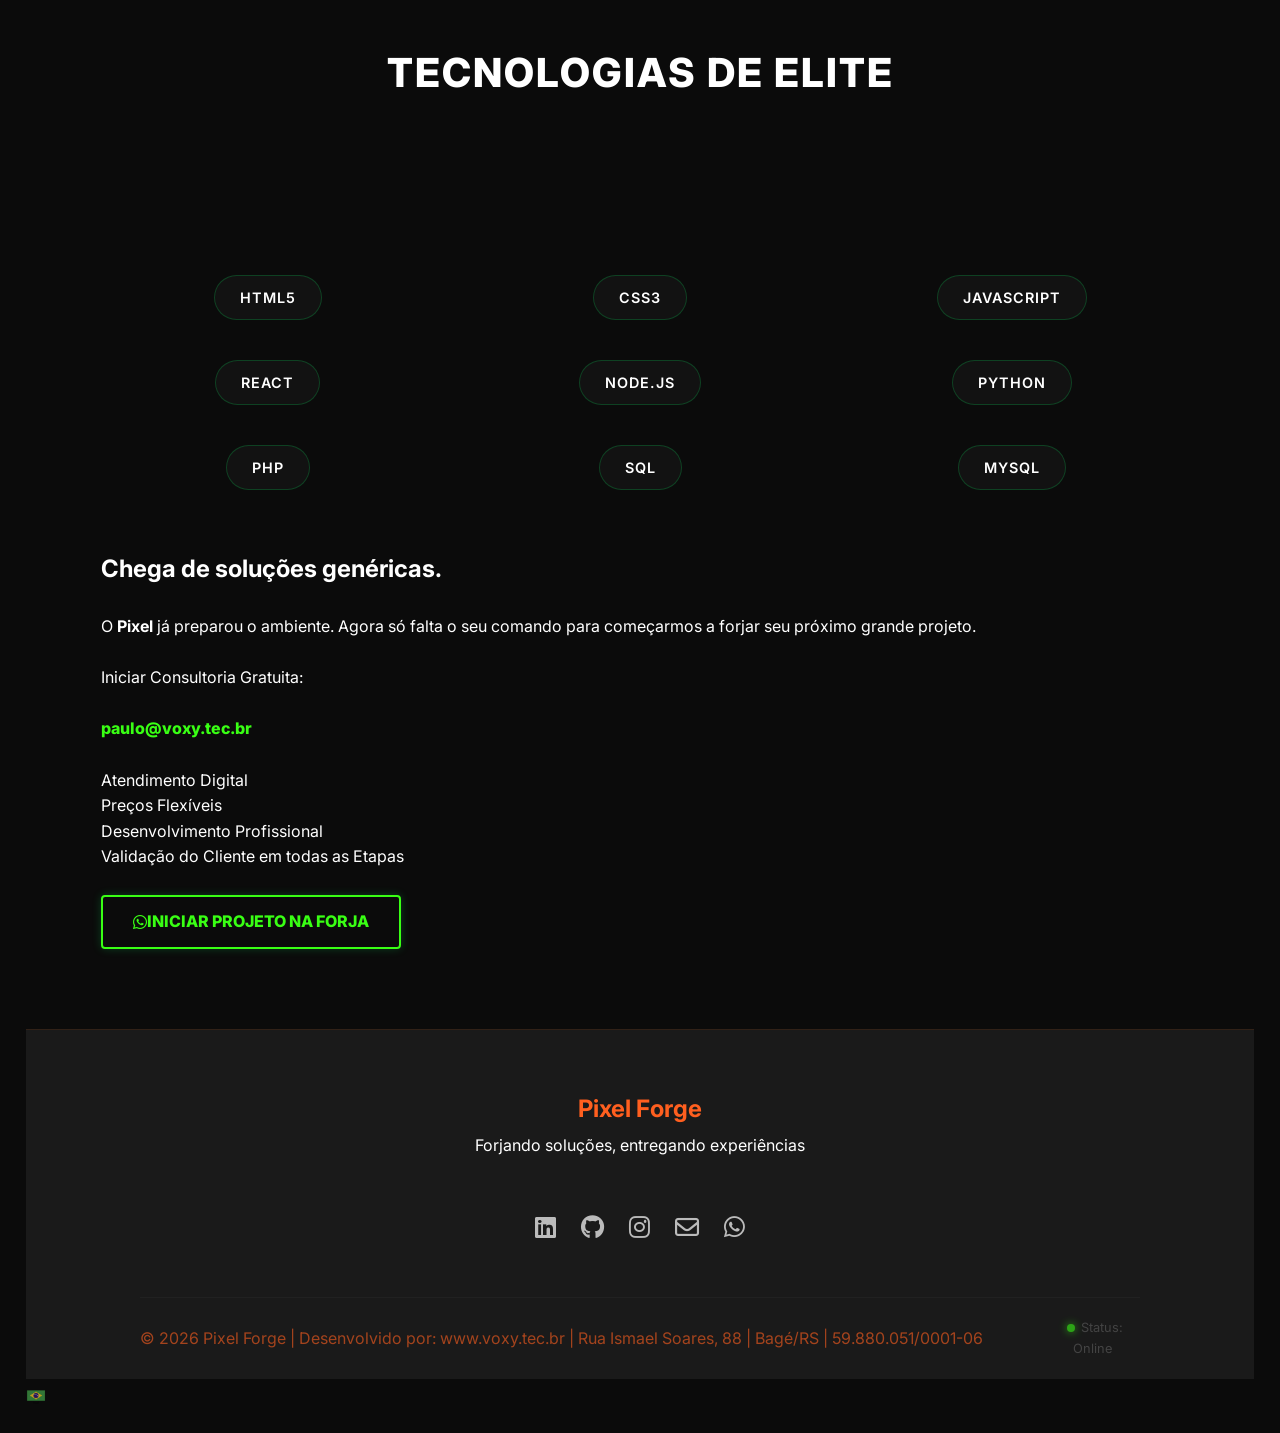
==== commit dd71065c: "atualização nas páginas HTML" ====
--- a/index.html
+++ b/index.html
@@ -186,7 +186,7 @@
 
         <div class="footer-bottom">
             <div class="footer-info">
-                <p>&copy; 2026 Pixel Forge | Desenvolvido por: www.voxy.tec.br | Rua Ismael Soares, 88 | Bagé/RS | CNPJ: 59.880.051/0001-06</p>
+                    <p>&copy; 2026 Pixel Forge | Desenvolvido por: www.voxy.tec.br | Rua Ismael Soares, 88 | Bagé/RS | 59.880.051/0001-06</p>
                            </div>
             <div class="system-status">
                 <span class="status-dot"></span> Status: <span class="status-text">Online</span>
--- a/css/style.css
+++ b/css/style.css
@@ -1,11 +1,5 @@
-@import url('variables.css');
-@import url('reset.css');
-@import url('layout.css');
-@import url('components.css');
-@import url('about.css');
-@import url('servicos.css');
-@import url('contato.css');
 @import url('trabalheconosco.css');
+@import url('main.css');
 
 /* Estilos globais finais */
 body {
@@ -101,10 +95,16 @@
     border-radius: 50%;
     display: inline-block;
     margin-right: 2px;
-    margin-left: 10px;
+    margin-left: 5px;
     box-shadow: 0 0 8px #39ff14;
     animation: pulse-green 2s infinite;
 }
+
+/*.system-status {
+    display: inline-block;
+    margin-right: 2px;
+    margin-left: 5px;
+}*/
 
 .bandeira {
     display: flex !important;
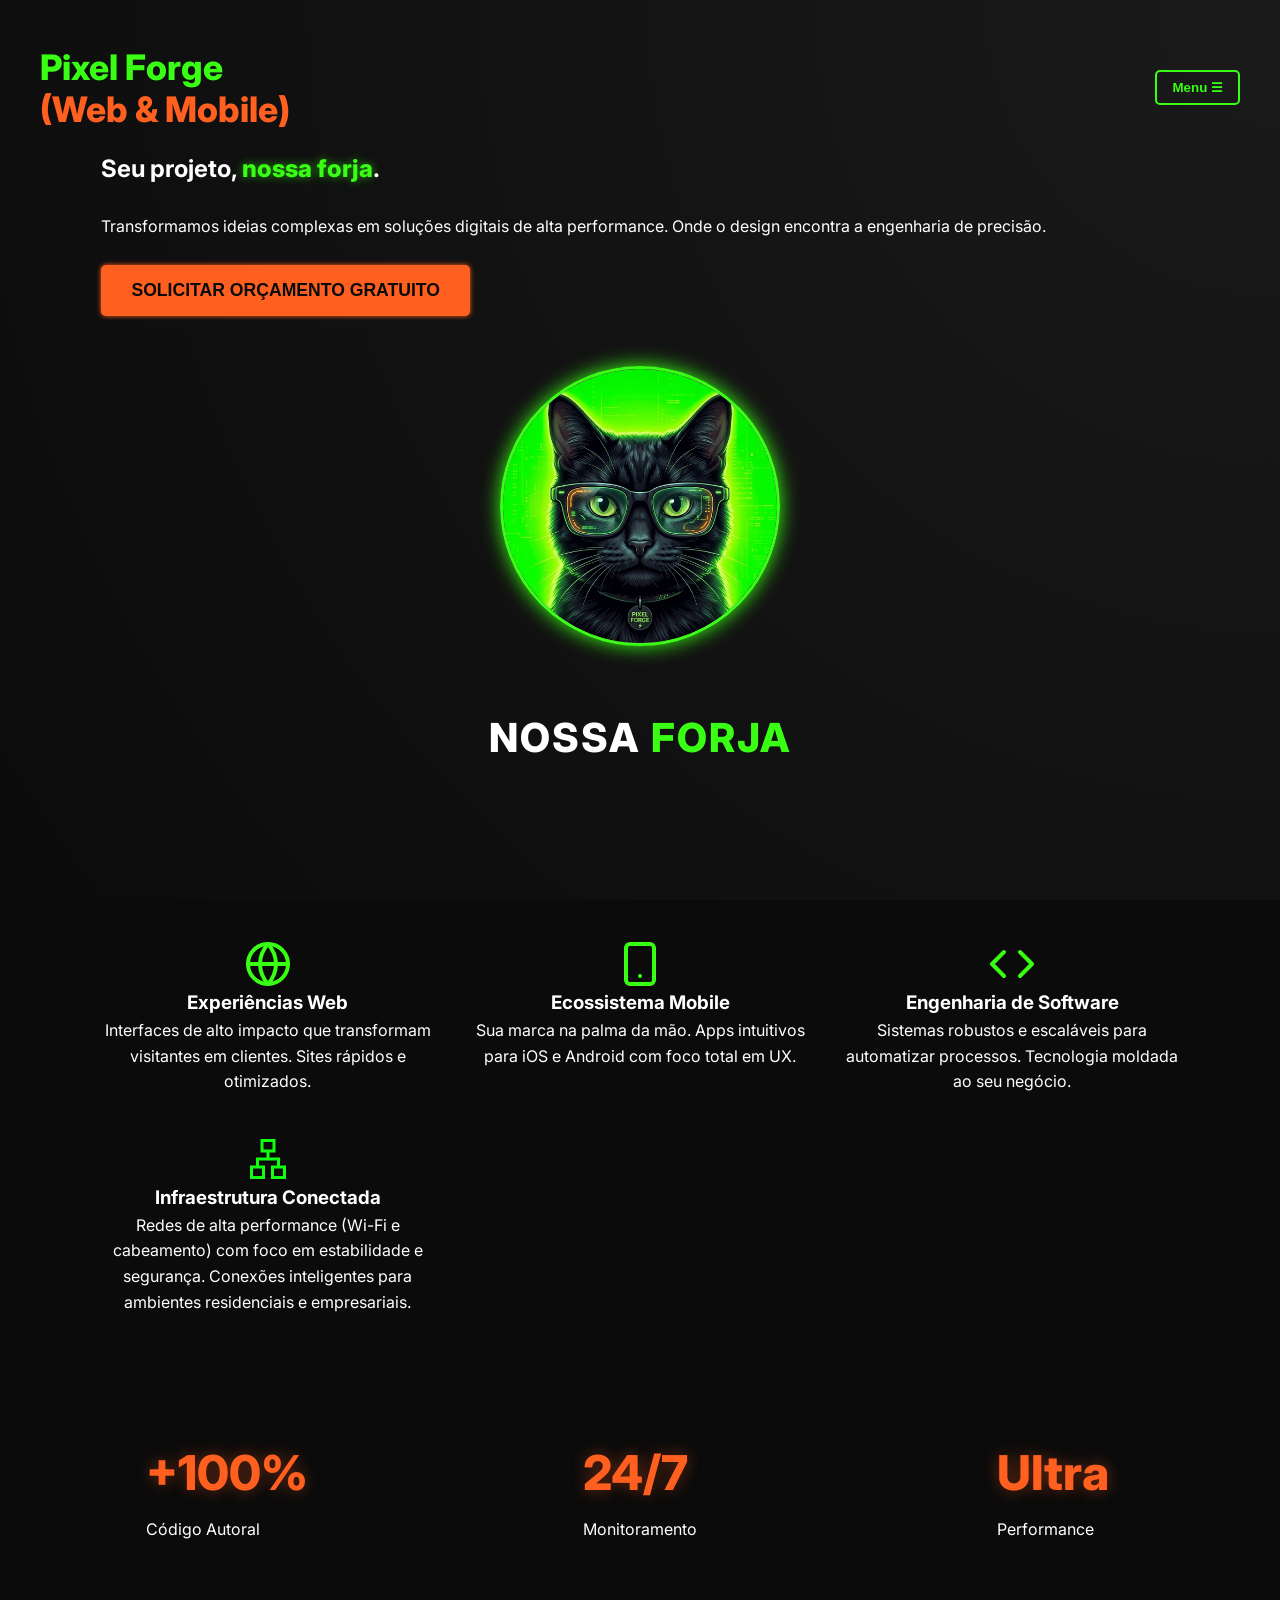
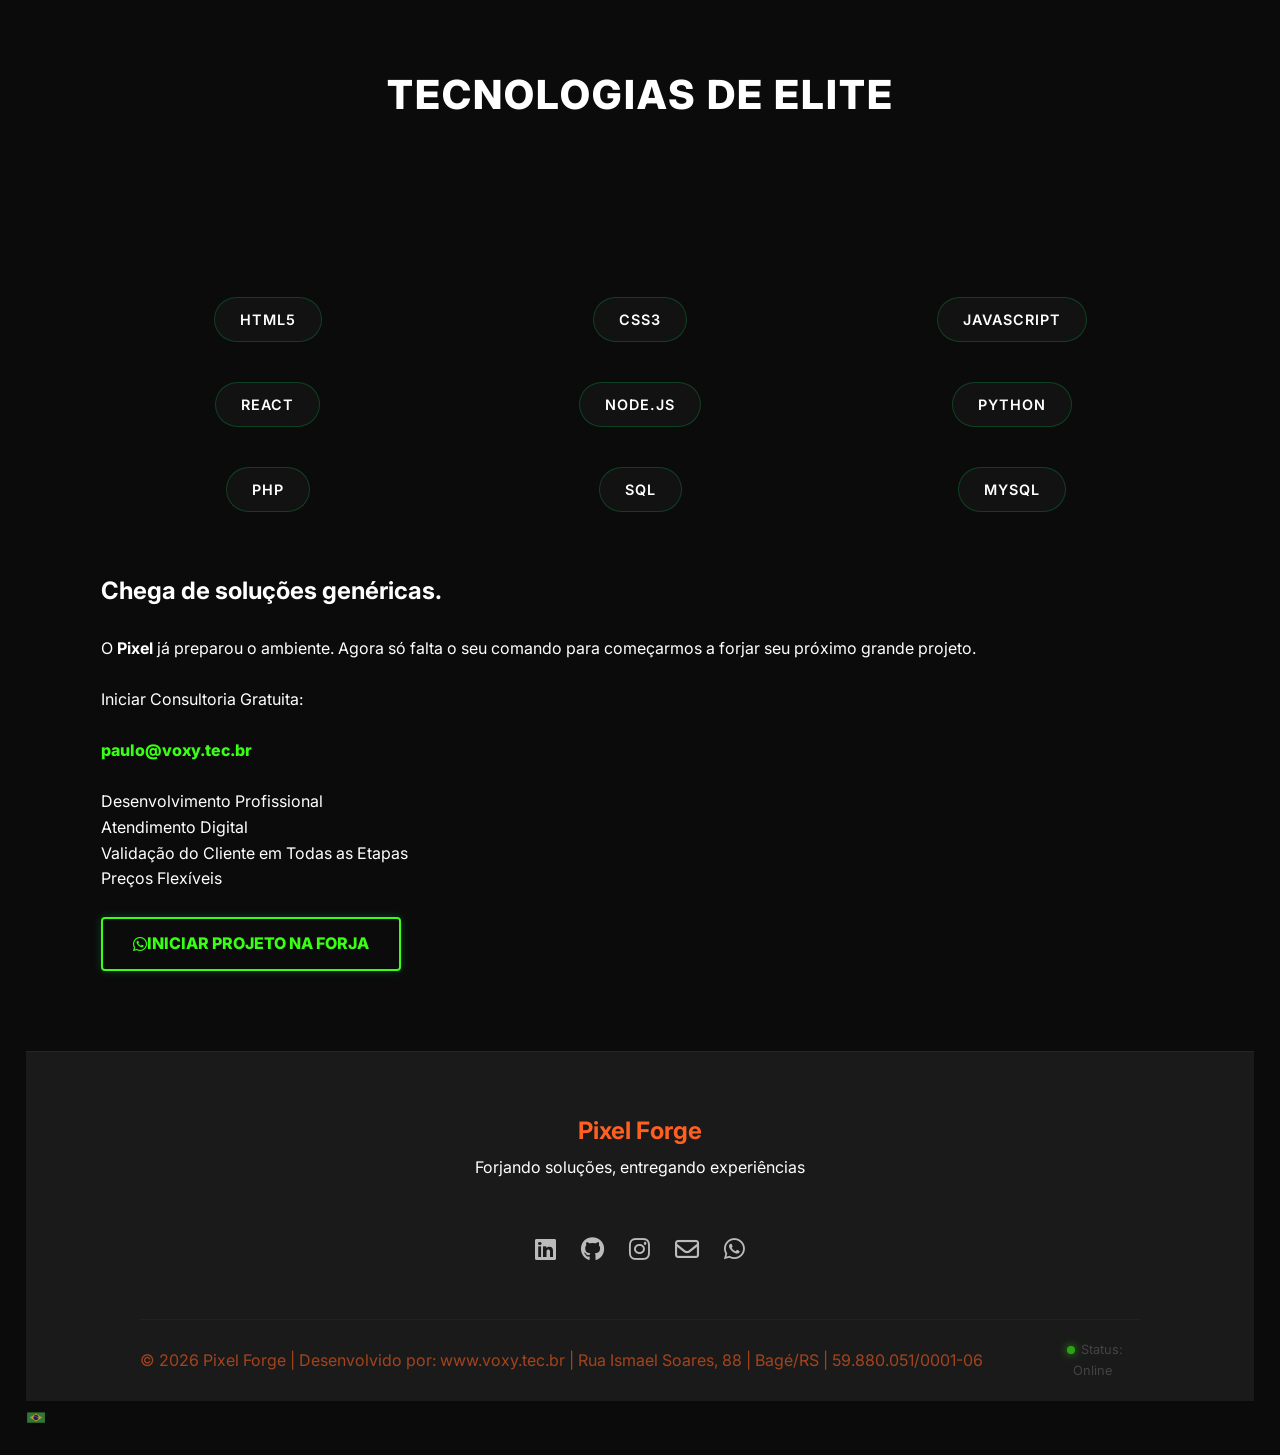
==== commit f4c80680: "ajuste nos arquivos main.css e index.html" ====
--- a/index.html
+++ b/index.html
@@ -140,11 +140,10 @@
            <div class="contact-info">
                 <span class="pixel-highlight">paulo@voxy.tec.br</span><br>
                 <br>
-    
+            <span class="status-text">Desenvolvimento Profissional</span><br>
             <span class="status-text">Atendimento Digital</span><br>
+            <span class="status-text">Validação do Cliente em Todas as Etapas</span><br>
             <span class="status-text">Preços Flexíveis</span><br>
-            <span class="status-text">Desenvolvimento Profissional</span><br>
-            <span class="status-text">Validação do Cliente em todas as Etapas</span><br>
             <br>
             <a href="https://wa.me/5553999045223" target="_blank" class="whatsapp-btn">
             <i class="fab fa-whatsapp"></i> Iniciar Projeto na Forja</a>
--- a/css/style.css
+++ b/css/style.css
@@ -187,4 +187,216 @@
         gap: 15px;
         text-align: center;
     }
-}+}
+/* Animação Simples */
+@keyframes fadeInDown {
+    from {
+        opacity: 0;
+        transform: translateY(-30px);
+    }
+    to {
+        opacity: 1;
+        transform: translateY(0);
+    }
+}
+
+/* Responsividade */
+@media (max-width: 992px) {
+    .grid-2 {
+        grid-template-columns: 1fr;
+        gap: 40px;
+        text-align: center;
+    }
+
+    .about-image {
+        margin: 0 auto;
+    }
+
+    .page-header h1 {
+        font-size: 2.5rem;
+    }
+}
+
+@keyframes neon-glow {
+    0%, 100% {
+        text-shadow: 0 0 5px rgba(57, 255, 20, 0.5);
+        opacity: 0.8;
+    }
+    50% {
+        text-shadow: 0 0 15px rgba(57, 255, 20, 1), 0 0 25px rgba(57, 255, 20, 0.5);
+        opacity: 1;
+    }
+}
+
+@keyframes slideDown {
+    from {
+        opacity: 0;
+        transform: translateY(-10px);
+    }
+    to {
+        opacity: 1;
+        transform: translateY(0);
+    }
+}
+
+/* Ajuste para o mobile: quando a tela for pequena, vira 1 coluna só */
+@media (max-width: 768px) {
+    .grid-2 {
+        grid-template-columns: 1fr;
+        text-align: center;
+    }
+}
+
+@keyframes status-blink {
+    0%, 100% { opacity: 1; }
+    50% { opacity: 0.3; }
+}
+
+@media (max-width: 768px) {
+    #hero { flex-direction: column-reverse; text-align: center; }
+    .stats-container { gap: 20px; }
+    /* Adicione outras mudanças aqui */
+}
+
+@media (max-width: 600px) {
+    .footer-bottom { flex-direction: column; gap: 15px; }
+    .section-title { font-size: 1.8rem; } /* Diminuir títulos em telas bem pequenas */
+}
+@media (max-width: 480px) {
+    .container {
+        padding: 0 15px; /* Recuo levemente menor para ganhar espaço em celulares pequenos */
+    }
+}
+
+/* Animação suave */
+@keyframes fadeIn {
+    from { opacity: 0; transform: translateY(20px); }
+    to { opacity: 1; transform: translateY(0); }
+}
+
+/* Responsividade para Celulares e Tablets */
+@media (max-width: 768px) {
+    .service-detail-item {
+        grid-template-columns: 1fr; /* Força uma coluna só */
+        text-align: center;
+        padding: 60px 0;
+        gap: 50px;
+    }
+
+    /* Garante que o texto venha antes da imagem em todos os blocos no mobile */
+    .service-detail-item .service-visual {
+        order: 2;
+    }
+    
+    .service-detail-item .service-text {
+        order: 1;
+    }
+
+    .tech-list li {
+        justify-content: center;
+    }
+
+    .service-text h2 {
+        font-size: 2.2rem;
+    }
+
+    .step-number {
+        font-size: 4.5rem;
+    }
+}
+
+@keyframes pulse-green {
+    0% { transform: scale(0.95); box-shadow: 0 0 0 0 rgba(57, 255, 20, 0.7); }
+    70% { transform: scale(1); box-shadow: 0 0 0 10px rgba(57, 255, 20, 0); }
+    100% { transform: scale(0.95); box-shadow: 0 0 0 0 rgba(57, 255, 20, 0); }
+}
+
+/* Responsivo */
+@media (max-width: 768px) {
+    .footer-bottom {
+        flex-direction: column;
+        gap: 15px;
+        text-align: center;
+    }
+}
+
+@keyframes slideDown {
+    from {
+        opacity: 0;
+        transform: translateY(-10px);
+    }
+    to {
+        opacity: 1;
+        transform: translateY(0);
+    }
+}
+
+/* Ajuste para o mobile: quando a tela for pequena, vira 1 coluna só */
+@media (max-width: 768px) {
+    .grid-2 {
+        grid-template-columns: 1fr;
+        text-align: center;
+    }
+}
+
+@keyframes status-blink {
+    0%, 100% { opacity: 1; }
+    50% { opacity: 0.3; }
+}
+
+@media (max-width: 768px) {
+    #hero { flex-direction: column-reverse; text-align: center; }
+    .stats-container { gap: 20px; }
+    /* Adicione outras mudanças aqui */
+}
+
+@media (max-width: 600px) {
+    .footer-bottom { flex-direction: column; gap: 15px; }
+    .section-title { font-size: 1.8rem; } /* Diminuir títulos em telas bem pequenas */
+}
+@media (max-width: 480px) {
+    .container {
+        padding: 0 15px; /* Recuo levemente menor para ganhar espaço em celulares pequenos */
+    }
+}
+
+@keyframes fadeIn {
+    from { opacity: 0; transform: translateY(-10px); }
+    to { opacity: 1; transform: translateY(0); }
+}
+
+/* Responsividade para celular */
+@media (max-width: 600px) {
+    .trabalhe-row {
+        flex-direction: column;
+        gap: 25px;
+    }
+}
+/* Responsivo: Se a tela for pequena, o WhatsApp e a Área ficam um embaixo do outro */
+@media (max-width: 600px) {
+    .trabalhe-row {
+        flex-direction: column;
+    }
+}
+
+@keyframes neon-shine {
+    0%, 100% {
+        text-shadow: 0 0 5px rgba(57, 255, 20, 0.5);
+    }
+    50% {
+        text-shadow: 0 0 15px rgba(57, 255, 20, 1), 0 0 20px rgba(57, 255, 20, 0.4);
+    }
+}
+
+/* Animação de pulsação suave para o destaque Verde Neon */
+@keyframes pulse-green {
+    0% { text-shadow: 0 0 5px var(--verde-neon); }
+    50% { text-shadow: 0 0 15px var(--verde-neon), 0 0 25px var(--verde-neon); }
+    100% { text-shadow: 0 0 5px var(--verde-neon); }
+}
+/* --- NOVA ANIMAÇÃO LARANJA NEON --- */
+@keyframes pulse-orange {
+    0% { text-shadow: 0 0 5px var(--laranja-neon), 0 0 10px rgba(255, 95, 31, 0.3); }
+    50% { text-shadow: 0 0 20px var(--laranja-neon), 0 0 30px var(--laranja-neon); }
+    100% { text-shadow: 0 0 5px var(--laranja-neon), 0 0 10px rgba(255, 95, 31, 0.3); }
+}
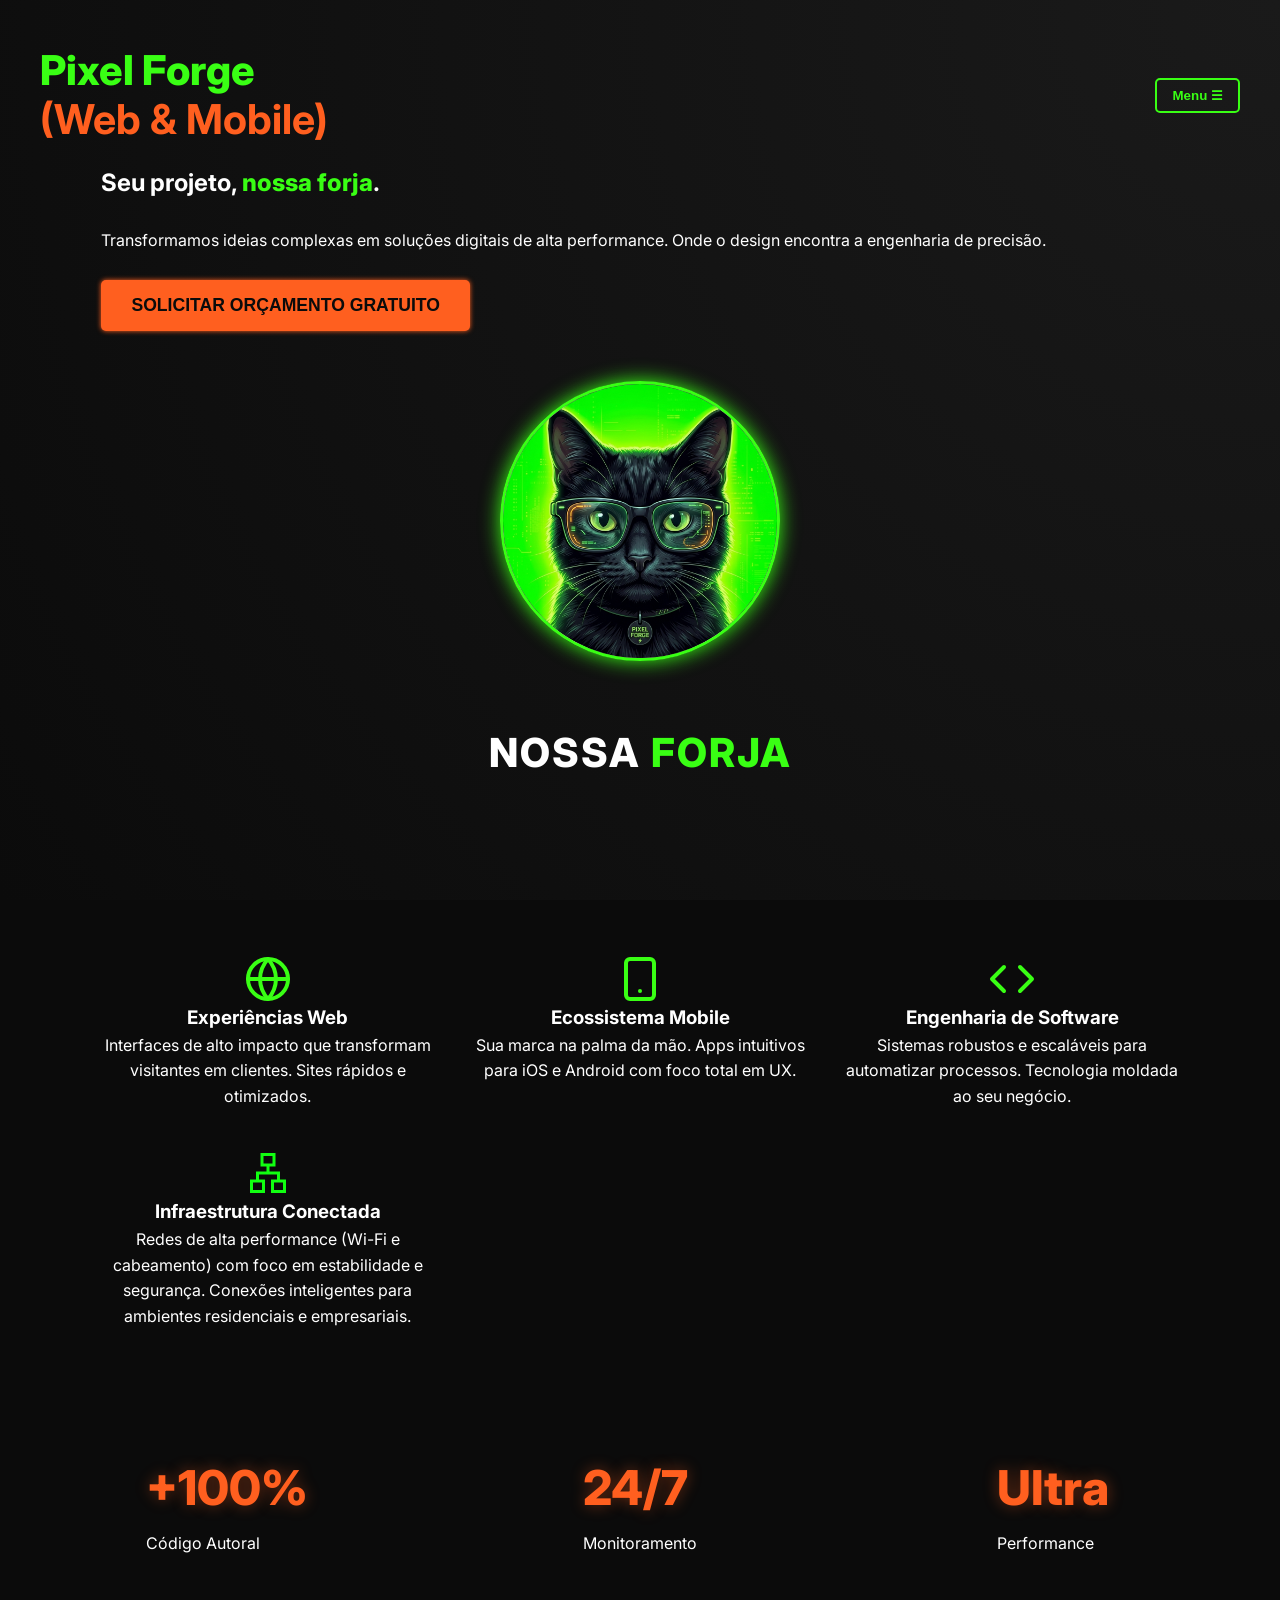
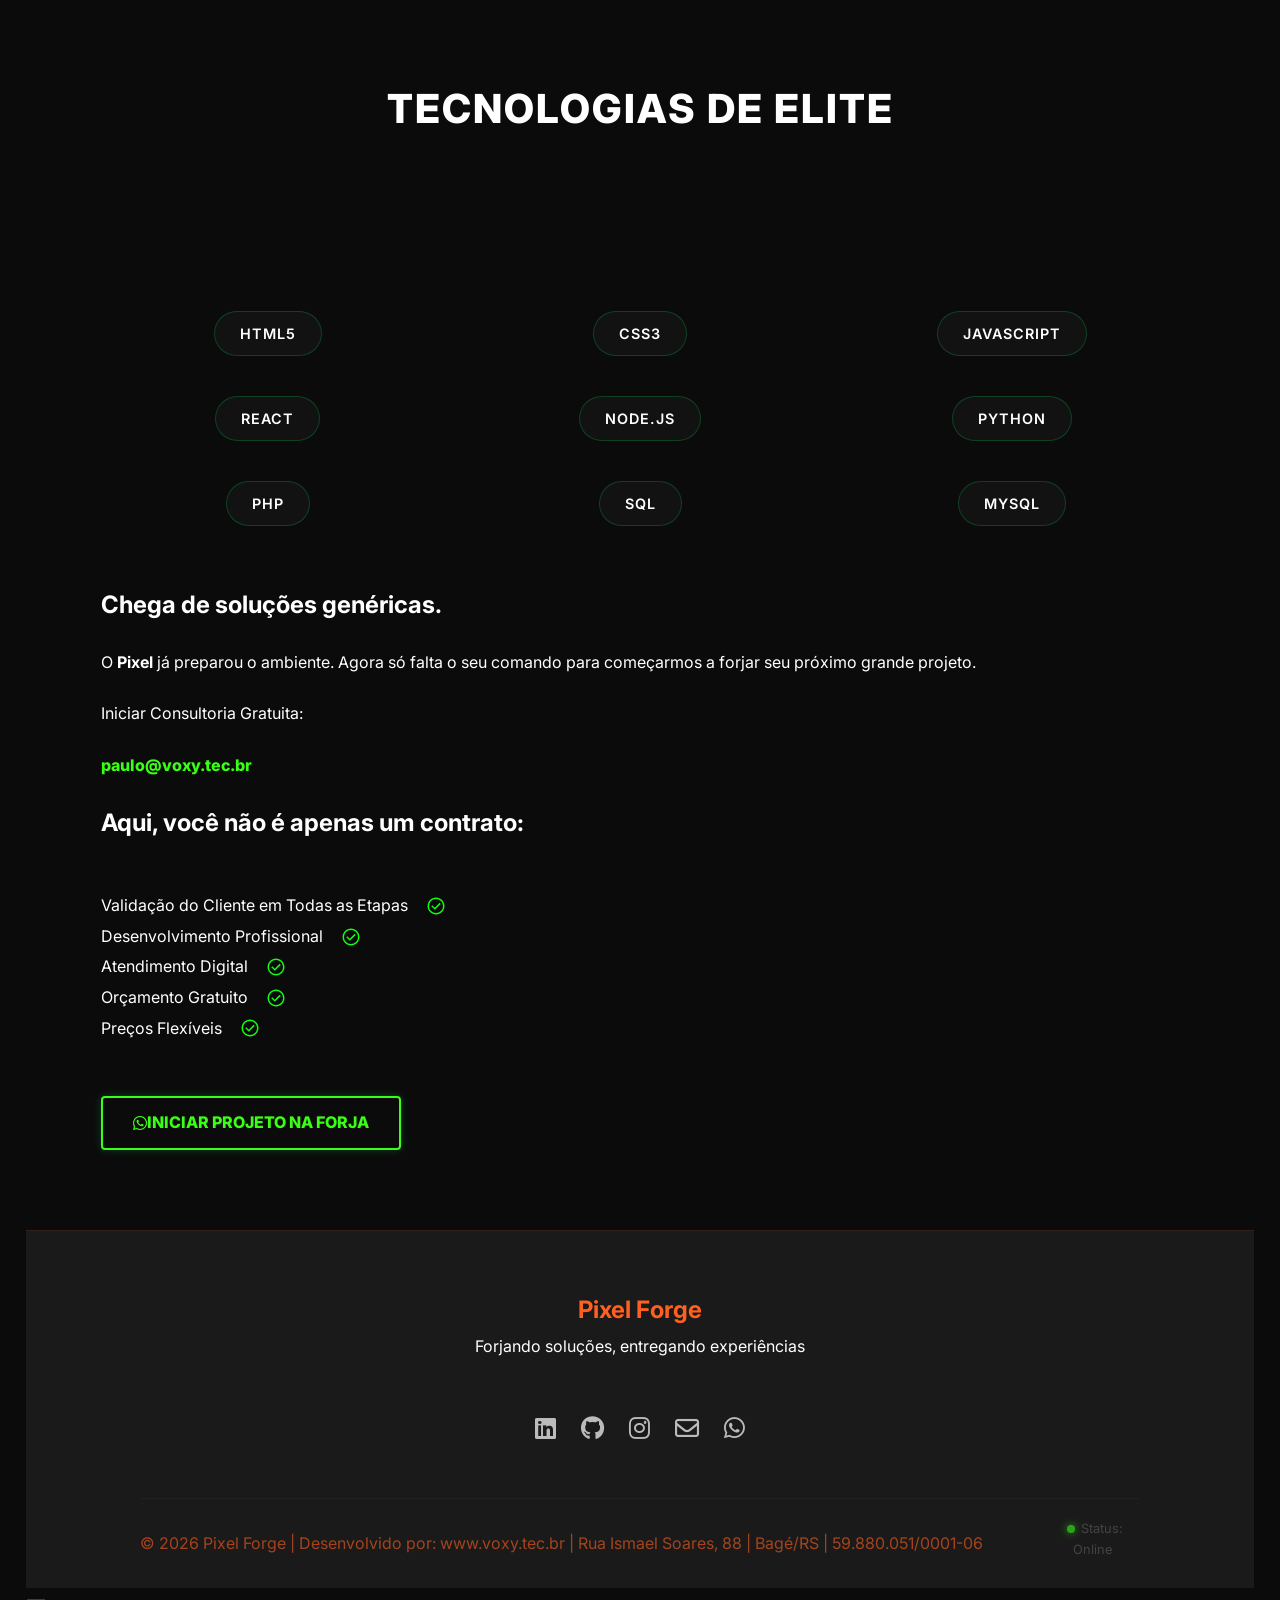
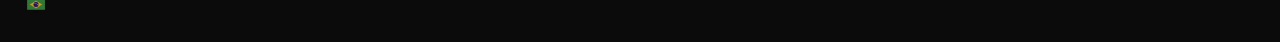
==== commit aa841d19: "ajustes no main.css, style.css e página inicial. Adicionamos o check." ====
--- a/index.html
+++ b/index.html
@@ -35,8 +35,8 @@
 <nav class="container">
     <div class="logo-text">
         <a href="index.html" style="text-decoration: none;">
-            <span class="pixel-highlight"> Pixel Forge</span><br>
-            <span class="pixel-highlight-laranja"> (Web & Mobile)</span>
+            <h3><span class="pixel-highlight"> Pixel Forge</span><br>
+            <span class="pixel-highlight-laranja"> (Web & Mobile)</span></h3>
         </a>
     </div>
 <div class="menu-dropdown">
@@ -55,7 +55,7 @@
     <main>
         <section id="hero" class="container">
             <div class="hero-content">
-                <h1>Seu projeto, <span class="pixel-highlight">nossa forja</span>.</h1>
+                <h2>Seu projeto, <span class="pixel-highlight">nossa forja</span>.</h2>
                 <br>
                 <p>Transformamos ideias complexas em soluções digitais de alta performance. Onde o design encontra a engenharia de precisão.</p>
                 <br>
@@ -99,7 +99,7 @@
         <div class="container stats-container">
             <div class="stat-item">
                 <span class="stat-number">+100%</span>
-                <span class="stat-label">Código Autoral</span>
+                <span class="stat-label" >Código Autoral</span>
             </div>
             <div class="stat-item">
                 <span class="stat-number">24/7</span>
@@ -130,7 +130,7 @@
     <section id="contato" class="contact-section">
         <div class="container">
             <div class="contact-card">
-                <h2>Chega de soluções genéricas.</h2>
+                <h2><strong>Chega de soluções genéricas.</strong></h2>
                 <br>
                 <p>O <strong>Pixel</strong> já preparou o ambiente. Agora só falta o seu comando para começarmos a forjar seu próximo grande projeto.</p>
                 <br>
@@ -140,11 +140,35 @@
            <div class="contact-info">
                 <span class="pixel-highlight">paulo@voxy.tec.br</span><br>
                 <br>
-            <span class="status-text">Desenvolvimento Profissional</span><br>
-            <span class="status-text">Atendimento Digital</span><br>
-            <span class="status-text">Validação do Cliente em Todas as Etapas</span><br>
-            <span class="status-text">Preços Flexíveis</span><br>
-            <br>
+                <h2><strong>Aqui, você não é apenas um contrato:</strong></h2>
+                <br>
+                <br>
+            <div class="status-text" style="display: flex; align-items: center; gap: 8px; margin-bottom: 5px;">
+                Validação do Cliente em Todas as Etapas 
+                <img src="assets/icons/check.svg" width="20" height="20" alt="check">
+            </div>
+
+                <div class="status-text" style="display: flex; align-items: center; gap: 8px; margin-bottom: 5px;">
+                Desenvolvimento Profissional 
+                <img src="assets/icons/check.svg" width="20" height="20" alt="check">
+            </div>
+
+            <div class="status-text" style="display: flex; align-items: center; gap: 8px; margin-bottom: 5px;">
+     Atendimento Digital
+    <img src="assets/icons/check.svg" width="20" height="20" alt="check">
+</div>
+
+<div class="status-text" style="display: flex; align-items: center; gap: 8px; margin-bottom: 5px;">
+     Orçamento Gratuito
+    <img src="assets/icons/check.svg" width="20" height="20" alt="check">
+</div>
+
+<div class="status-text" style="display: flex; align-items: center; gap: 8px; margin-bottom: 5px;">
+     Preços Flexíveis
+    <img src="assets/icons/check.svg" width="20" height="20" alt="check">
+</div>
+
+
             <a href="https://wa.me/5553999045223" target="_blank" class="whatsapp-btn">
             <i class="fab fa-whatsapp"></i> Iniciar Projeto na Forja</a>
             </div>
--- a/css/style.css
+++ b/css/style.css
@@ -98,6 +98,19 @@
     margin-left: 5px;
     box-shadow: 0 0 8px #39ff14;
     animation: pulse-green 2s infinite;
+}
+
+.status-text {
+    white-space: nowrap; /* Impede que o ícone vá para baixo */
+    display: inline-block; /* Garante que o span aceite margens e alinhamentos melhor */
+    margin-bottom: 8px;    /* Espaçamento entre as linhas */
+}
+
+.status-text img {
+    width: 20px;           /* Tamanho do ícone */
+    height: 20px;
+    vertical-align: middle; /* Alinha o ícone com o meio do texto */
+    margin-left: 10px;      /* Espaço entre o texto e o ícone */
 }
 
 /*.system-status {
